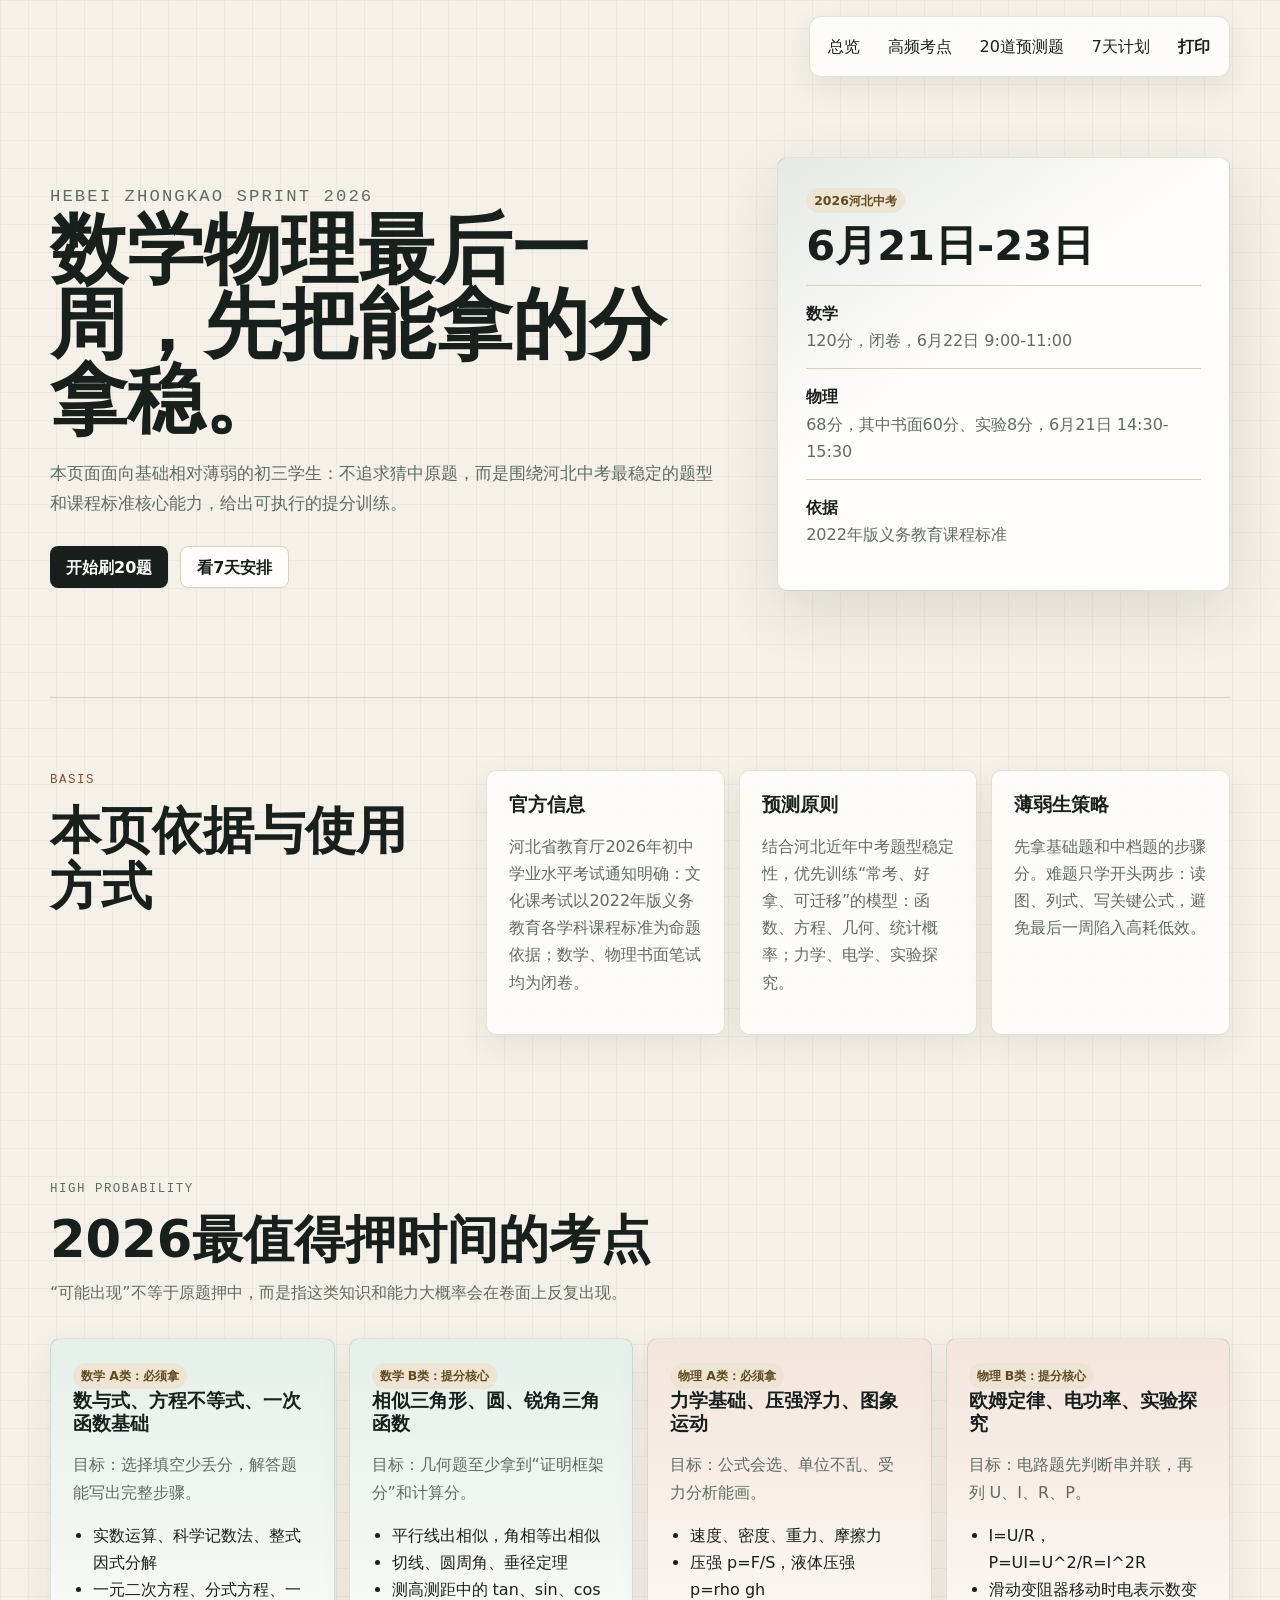
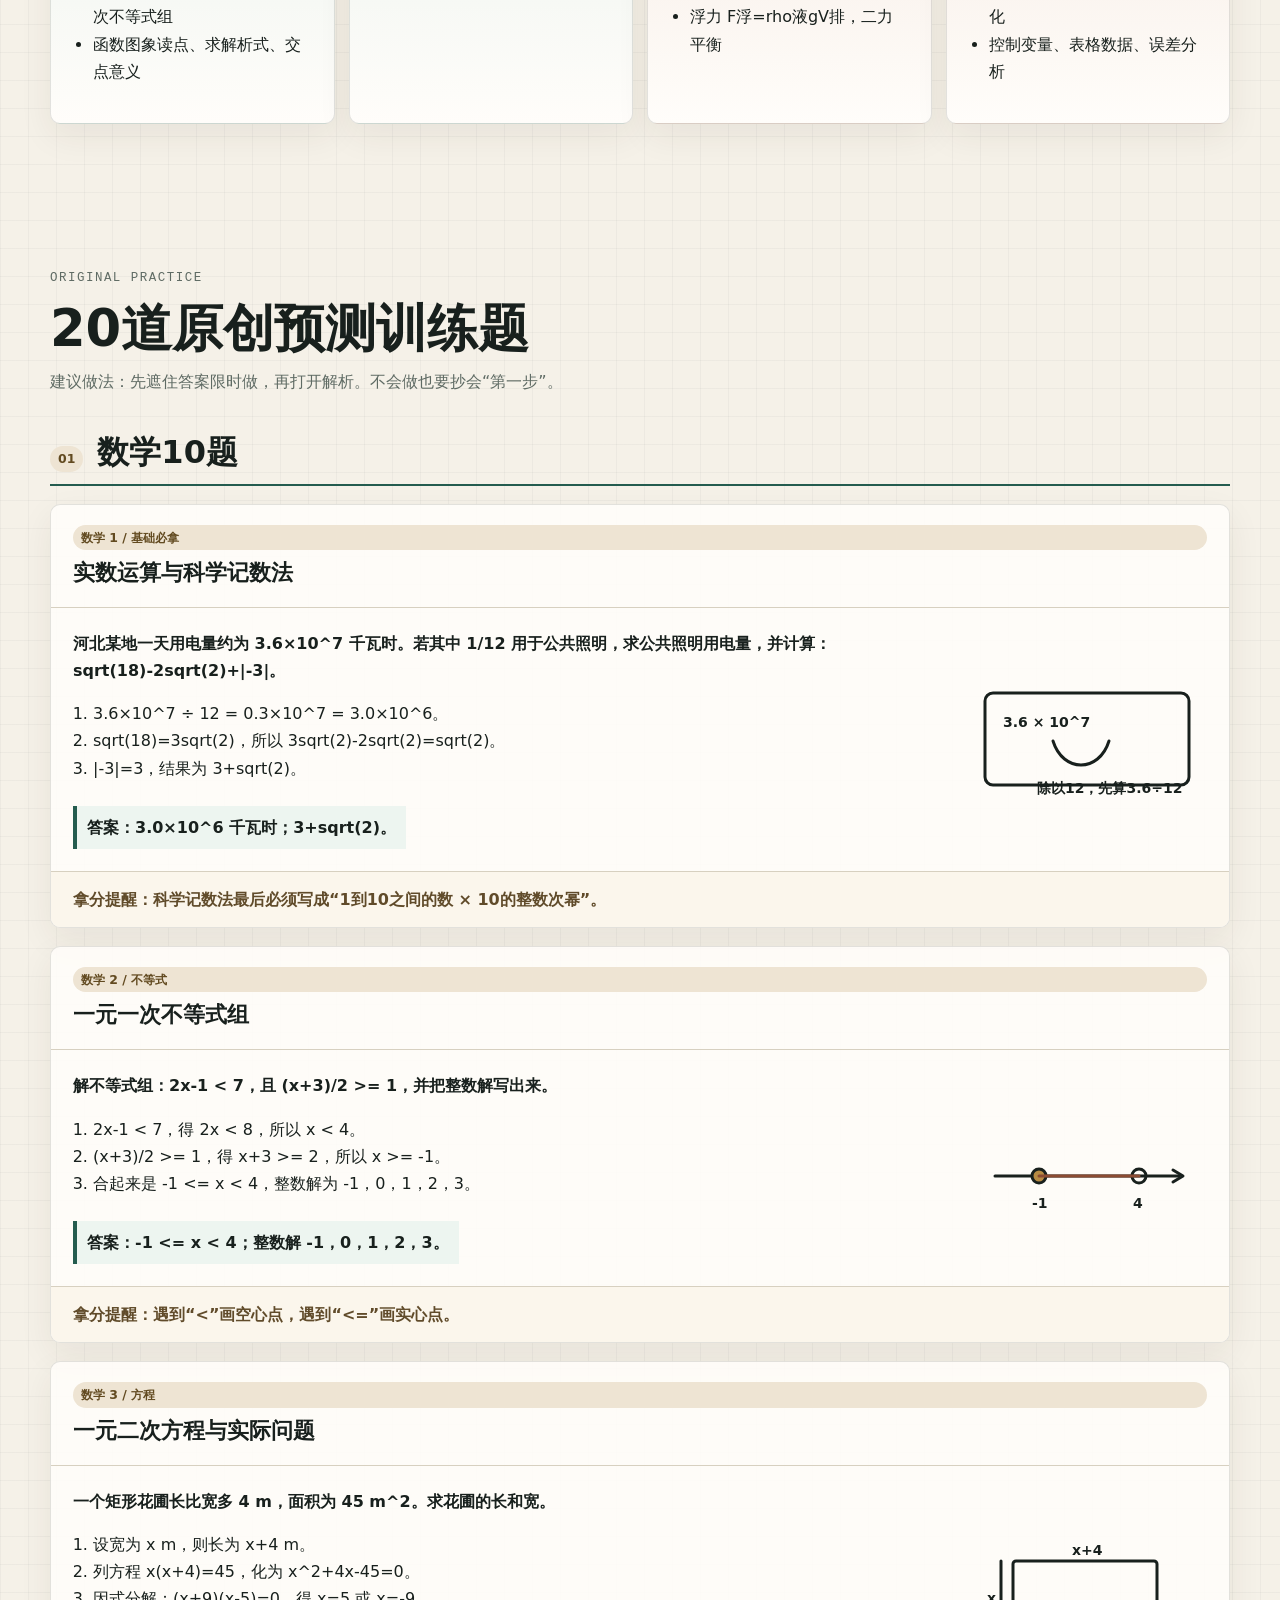
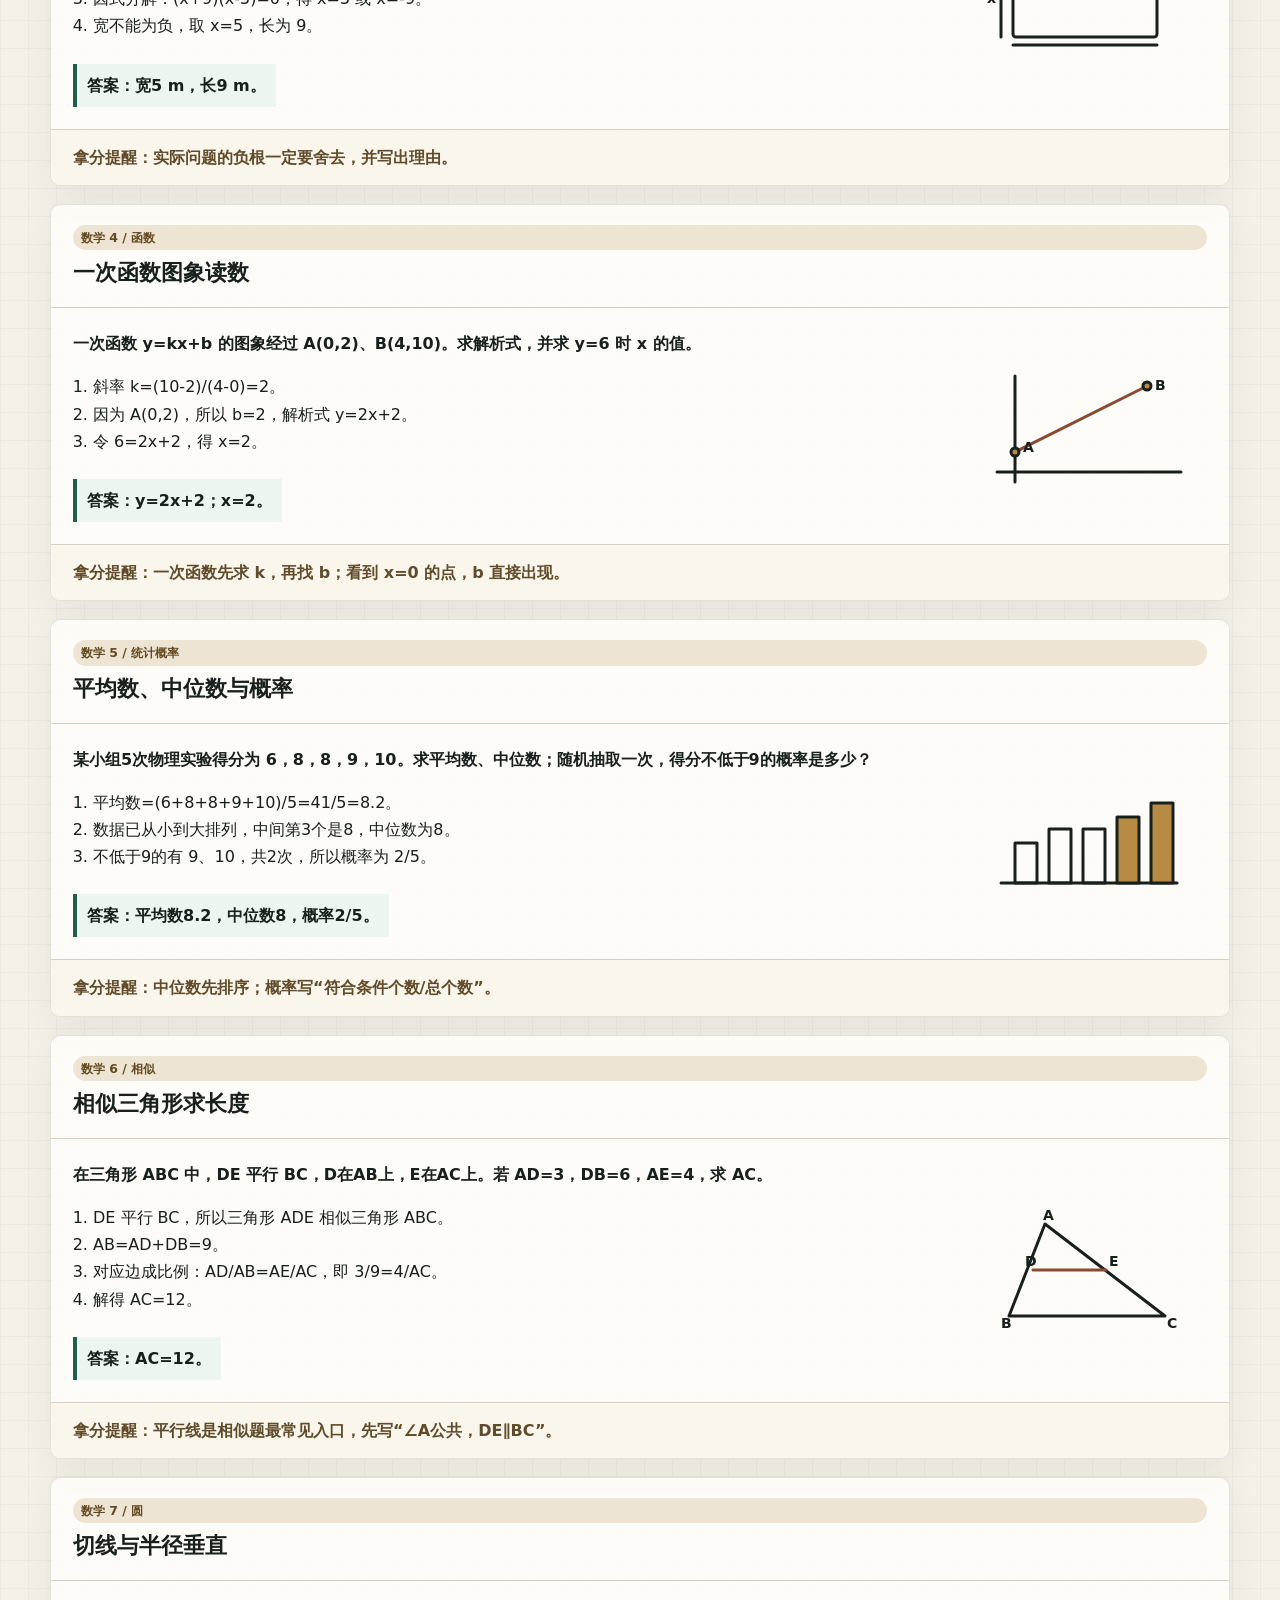
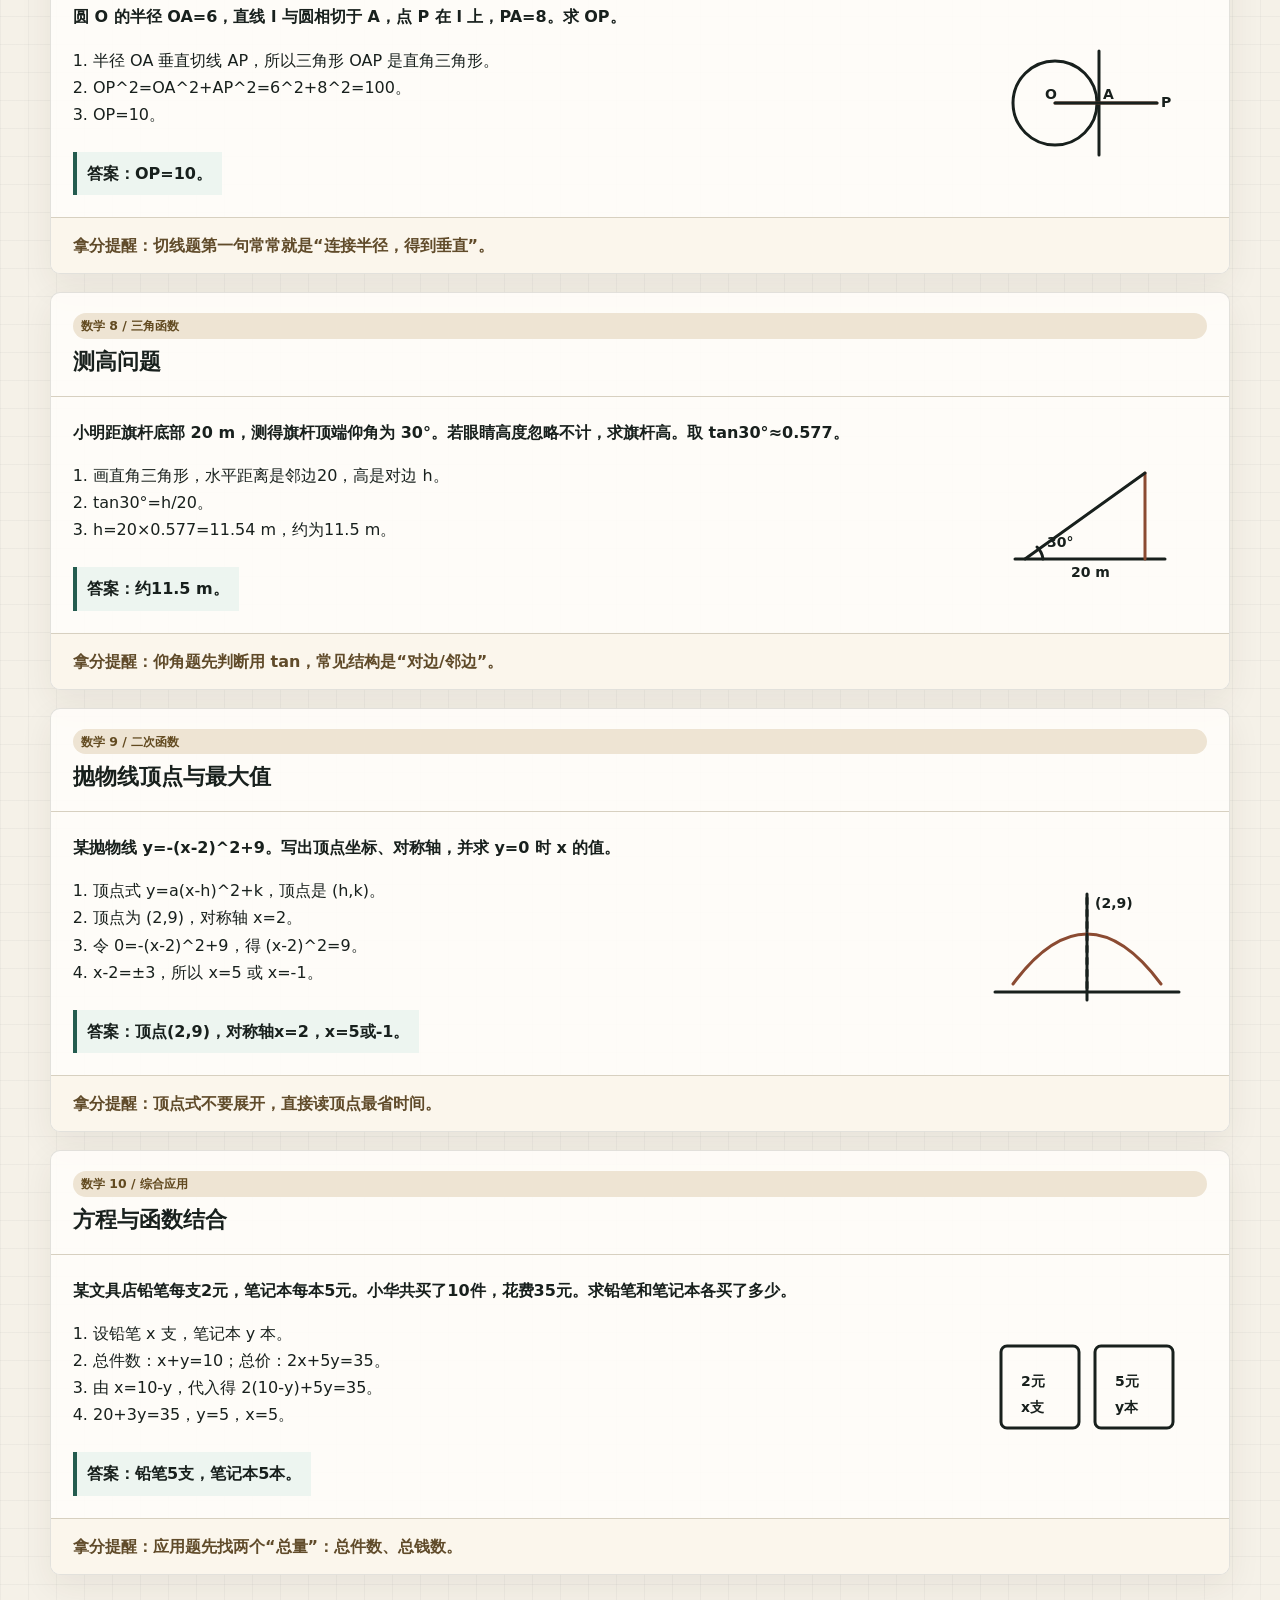
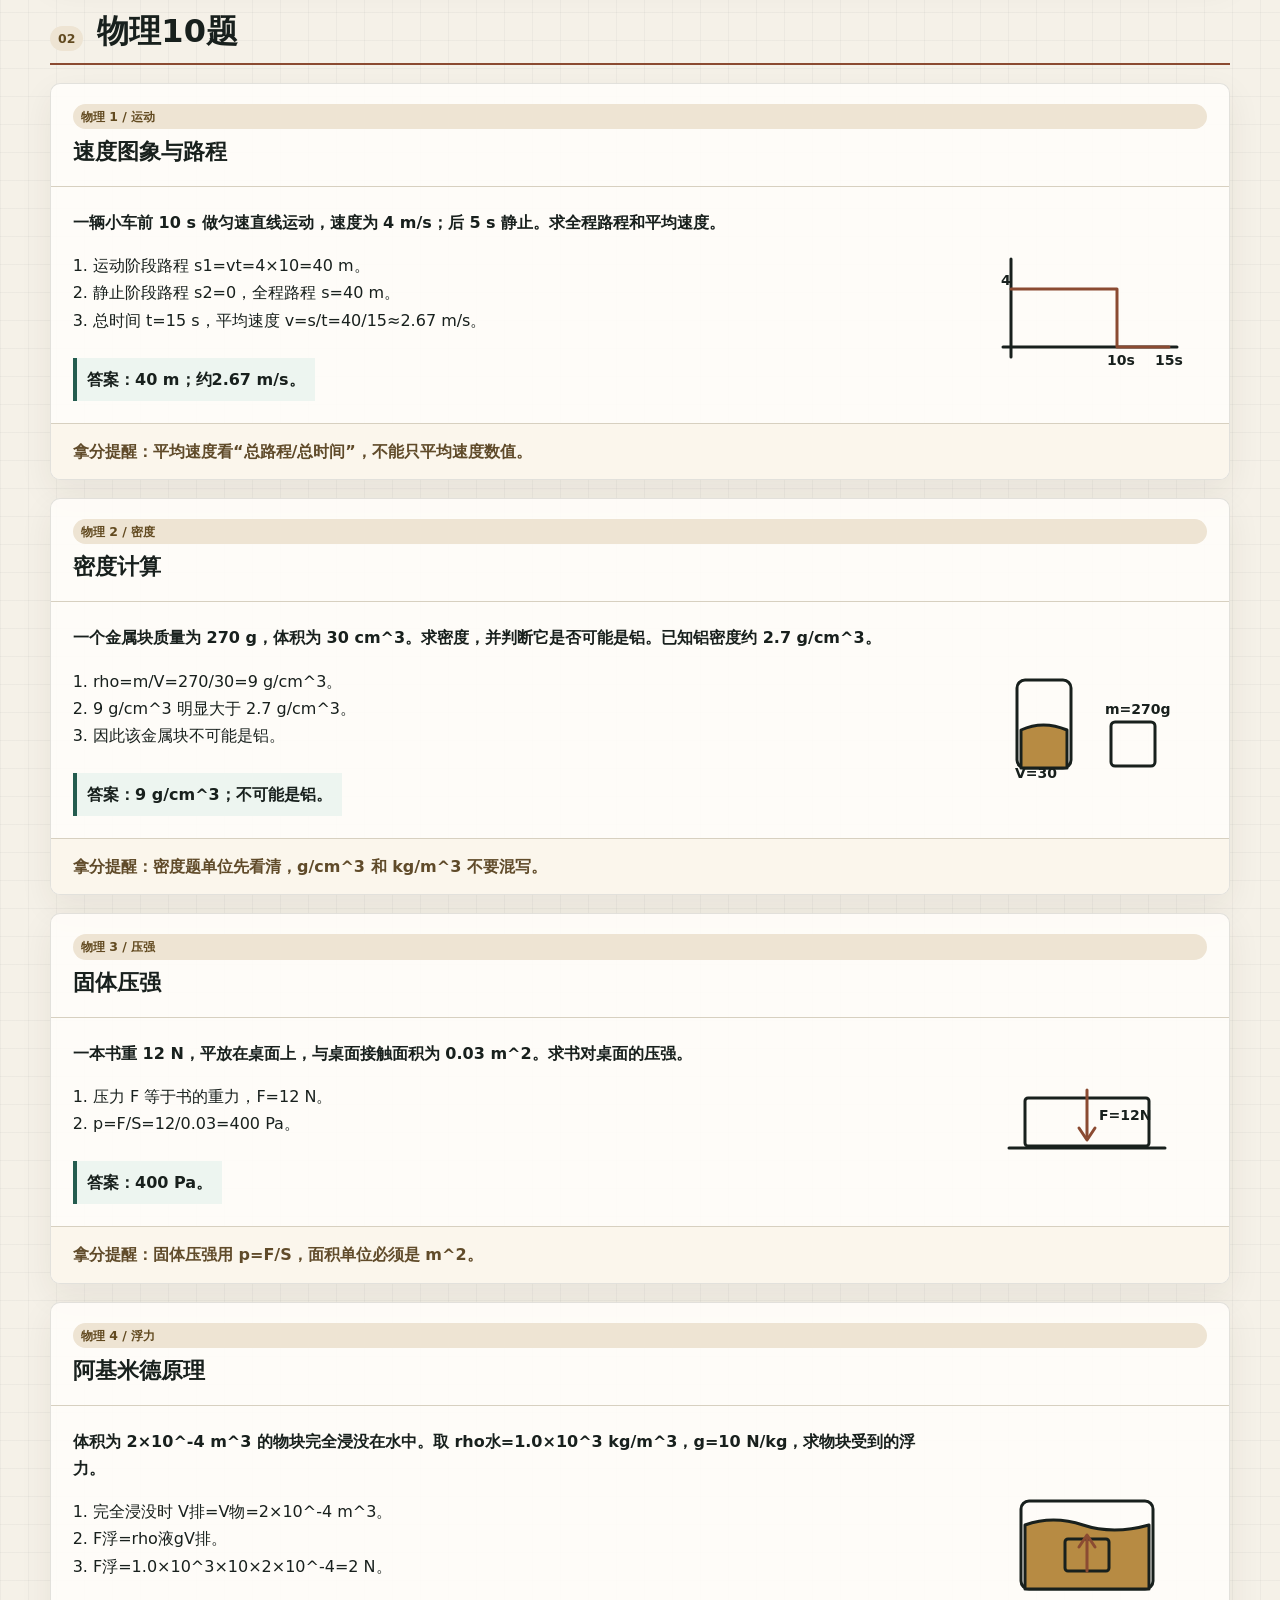
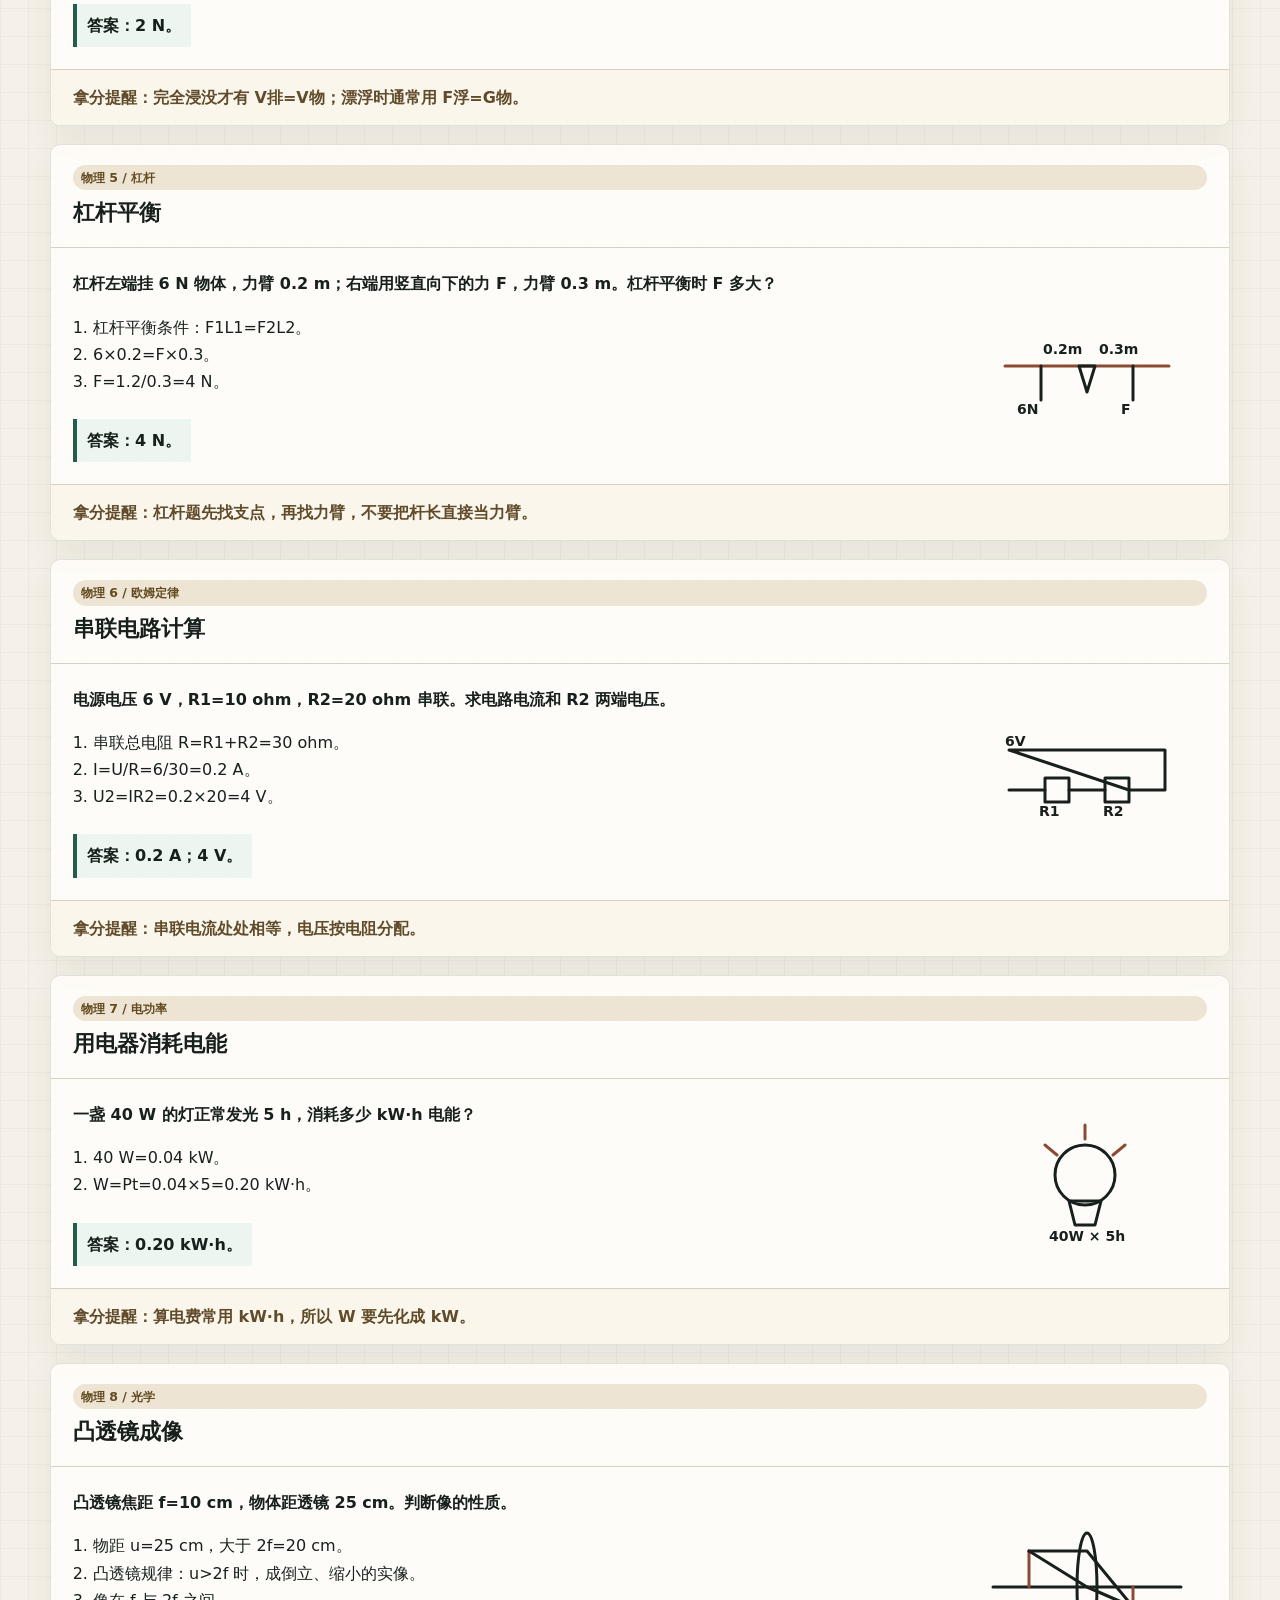
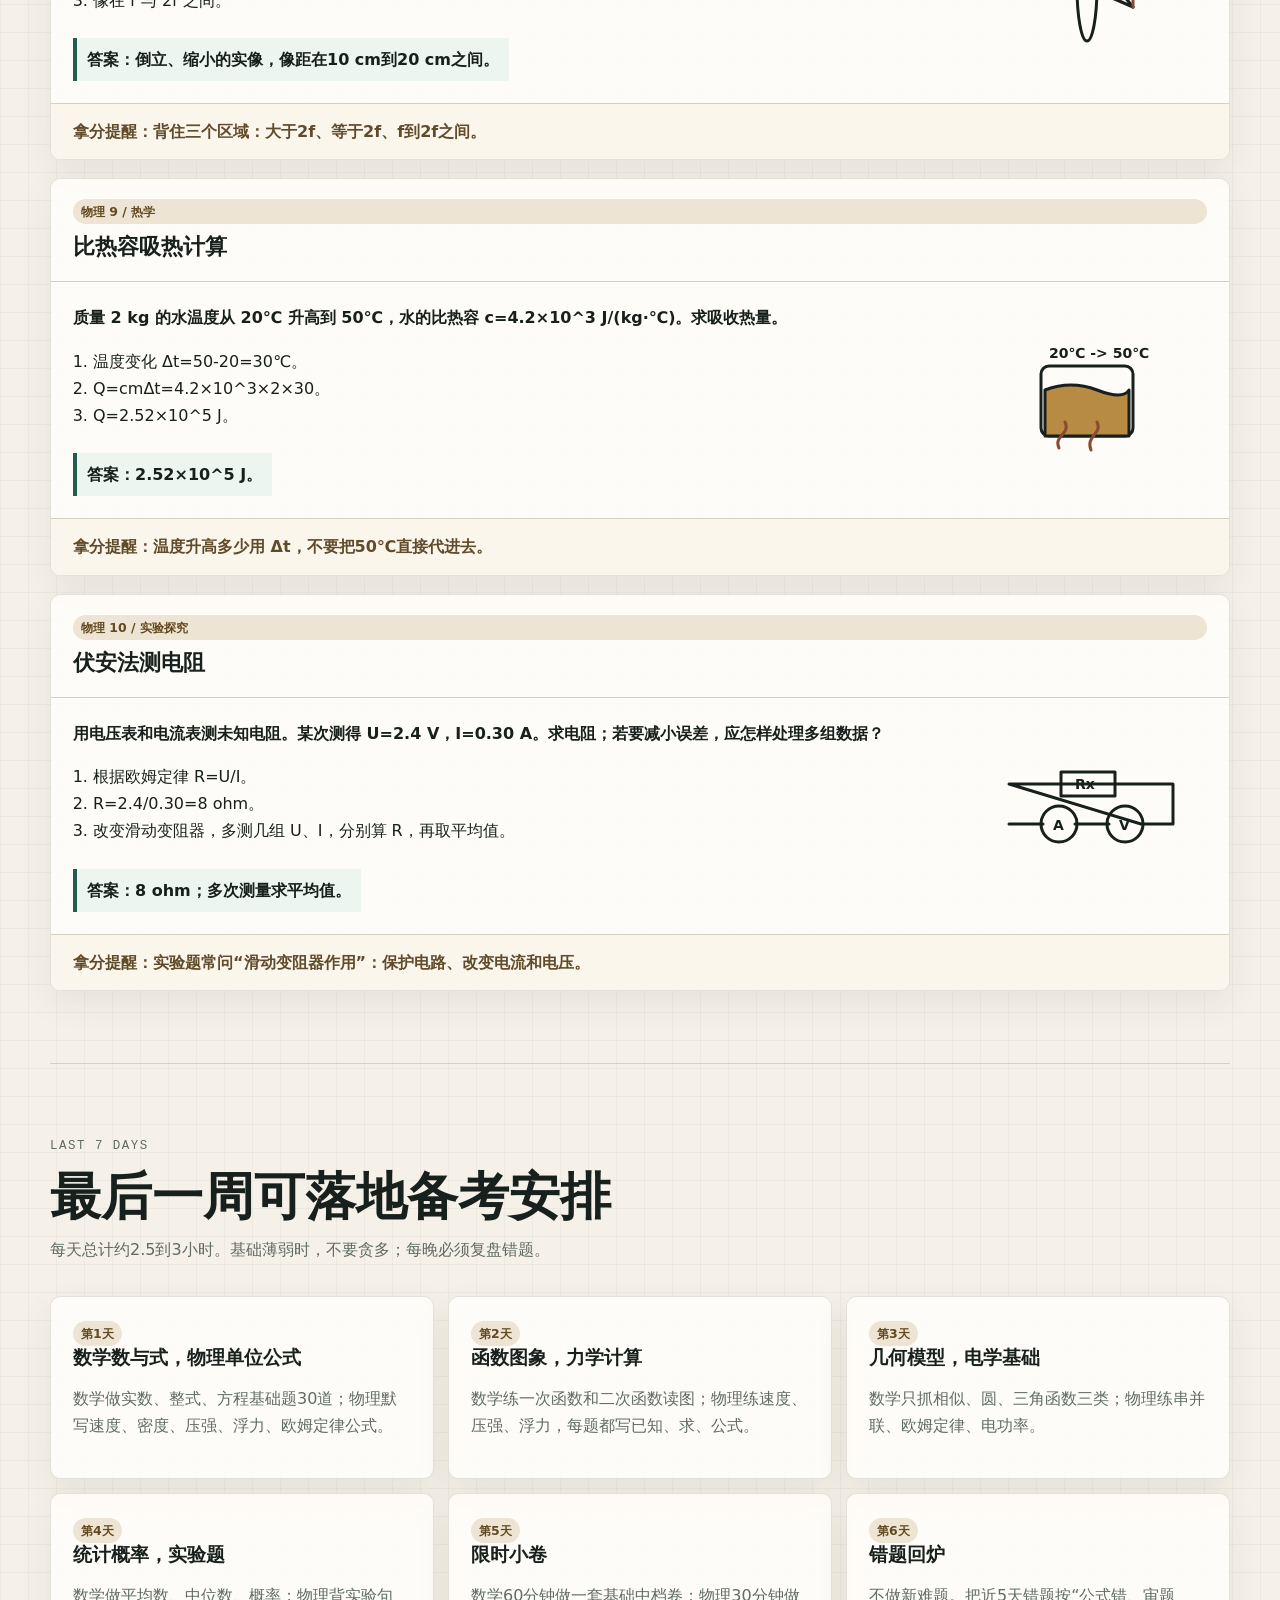
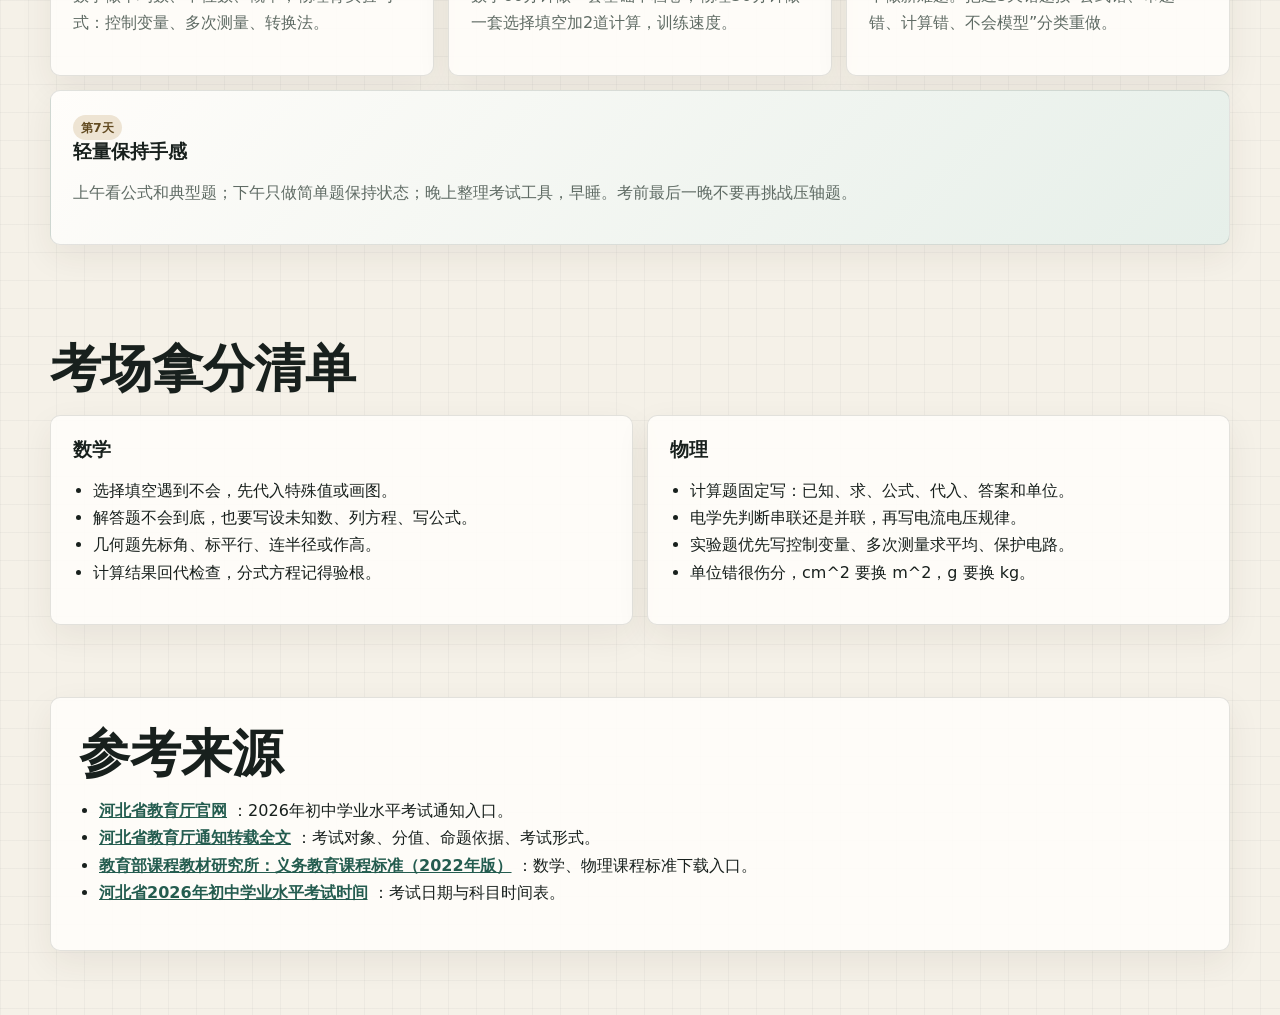
==== index.html @ 6401cf63 "Initial GitHub Pages site" ====
<!doctype html>
<html lang="zh-CN">
  <head>
    <meta charset="UTF-8" />
    <meta name="viewport" content="width=device-width, initial-scale=1.0" />
    <meta
      name="description"
      content="面向基础薄弱初三学生的2026河北中考数学物理冲刺页面，含考点预测、20道原创训练题、图示解法与最后一周备考计划。"
    />
    <title>2026河北中考数学物理最后一周冲刺</title>
    <link rel="stylesheet" href="./styles.css" />
  </head>
  <body>
    <header class="site-header">
      <nav class="topbar" aria-label="页面导航">
        <a href="#overview">总览</a>
        <a href="#hotspots">高频考点</a>
        <a href="#questions">20道预测题</a>
        <a href="#plan">7天计划</a>
        <button type="button" onclick="window.print()">打印</button>
      </nav>
      <section class="hero" id="overview">
        <div class="hero-copy">
          <p class="kicker">Hebei Zhongkao Sprint 2026</p>
          <h1>数学物理最后一周，先把能拿的分拿稳。</h1>
          <p>
            本页面面向基础相对薄弱的初三学生：不追求猜中原题，而是围绕河北中考最稳定的题型和课程标准核心能力，给出可执行的提分训练。
          </p>
          <div class="hero-actions">
            <a class="button primary" href="#questions">开始刷20题</a>
            <a class="button ghost" href="#plan">看7天安排</a>
          </div>
        </div>
        <div class="exam-card" aria-label="2026河北中考数学物理信息">
          <span class="label">2026河北中考</span>
          <strong>6月21日-23日</strong>
          <dl>
            <div><dt>数学</dt><dd>120分，闭卷，6月22日 9:00-11:00</dd></div>
            <div><dt>物理</dt><dd>68分，其中书面60分、实验8分，6月21日 14:30-15:30</dd></div>
            <div><dt>依据</dt><dd>2022年版义务教育课程标准</dd></div>
          </dl>
        </div>
      </section>
    </header>

    <main>
      <section class="section source-band" aria-labelledby="source-title">
        <div>
          <p class="kicker">Basis</p>
          <h2 id="source-title">本页依据与使用方式</h2>
        </div>
        <div class="source-grid">
          <article>
            <h3>官方信息</h3>
            <p>
              河北省教育厅2026年初中学业水平考试通知明确：文化课考试以2022年版义务教育各学科课程标准为命题依据；数学、物理书面笔试均为闭卷。
            </p>
          </article>
          <article>
            <h3>预测原则</h3>
            <p>
              结合河北近年中考题型稳定性，优先训练“常考、好拿、可迁移”的模型：函数、方程、几何、统计概率；力学、电学、实验探究。
            </p>
          </article>
          <article>
            <h3>薄弱生策略</h3>
            <p>
              先拿基础题和中档题的步骤分。难题只学开头两步：读图、列式、写关键公式，避免最后一周陷入高耗低效。
            </p>
          </article>
        </div>
      </section>

      <section class="section" id="hotspots" aria-labelledby="hotspot-title">
        <div class="section-heading">
          <p class="kicker">High Probability</p>
          <h2 id="hotspot-title">2026最值得押时间的考点</h2>
          <p>“可能出现”不等于原题押中，而是指这类知识和能力大概率会在卷面上反复出现。</p>
        </div>

        <div class="hotspot-grid">
          <article class="hotspot math">
            <span>数学 A类：必须拿</span>
            <h3>数与式、方程不等式、一次函数基础</h3>
            <p>目标：选择填空少丢分，解答题能写出完整步骤。</p>
            <ul>
              <li>实数运算、科学记数法、整式因式分解</li>
              <li>一元二次方程、分式方程、一次不等式组</li>
              <li>函数图象读点、求解析式、交点意义</li>
            </ul>
          </article>
          <article class="hotspot math">
            <span>数学 B类：提分核心</span>
            <h3>相似三角形、圆、锐角三角函数</h3>
            <p>目标：几何题至少拿到“证明框架分”和计算分。</p>
            <ul>
              <li>平行线出相似，角相等出相似</li>
              <li>切线、圆周角、垂径定理</li>
              <li>测高测距中的 tan、sin、cos</li>
            </ul>
          </article>
          <article class="hotspot physics">
            <span>物理 A类：必须拿</span>
            <h3>力学基础、压强浮力、图象运动</h3>
            <p>目标：公式会选、单位不乱、受力分析能画。</p>
            <ul>
              <li>速度、密度、重力、摩擦力</li>
              <li>压强 p=F/S，液体压强 p=rho gh</li>
              <li>浮力 F浮=rho液gV排，二力平衡</li>
            </ul>
          </article>
          <article class="hotspot physics">
            <span>物理 B类：提分核心</span>
            <h3>欧姆定律、电功率、实验探究</h3>
            <p>目标：电路题先判断串并联，再列 U、I、R、P。</p>
            <ul>
              <li>I=U/R，P=UI=U^2/R=I^2R</li>
              <li>滑动变阻器移动时电表示数变化</li>
              <li>控制变量、表格数据、误差分析</li>
            </ul>
          </article>
        </div>
      </section>

      <section class="section" id="questions" aria-labelledby="questions-title">
        <div class="section-heading">
          <p class="kicker">Original Practice</p>
          <h2 id="questions-title">20道原创预测训练题</h2>
          <p>建议做法：先遮住答案限时做，再打开解析。不会做也要抄会“第一步”。</p>
        </div>

        <div class="subject-block">
          <div class="subject-title">
            <span>01</span>
            <h3>数学10题</h3>
          </div>

          <article class="question-card">
            <div class="question-head">
              <span class="tag">数学 1 / 基础必拿</span>
              <h4>实数运算与科学记数法</h4>
            </div>
            <div class="question-body">
              <div>
                <p class="stem">
                  河北某地一天用电量约为 3.6×10^7 千瓦时。若其中 1/12 用于公共照明，求公共照明用电量，并计算：
                  sqrt(18)-2sqrt(2)+|-3|。
                </p>
                <ol>
                  <li>3.6×10^7 ÷ 12 = 0.3×10^7 = 3.0×10^6。</li>
                  <li>sqrt(18)=3sqrt(2)，所以 3sqrt(2)-2sqrt(2)=sqrt(2)。</li>
                  <li>|-3|=3，结果为 3+sqrt(2)。</li>
                </ol>
                <p class="answer">答案：3.0×10^6 千瓦时；3+sqrt(2)。</p>
              </div>
              <svg viewBox="0 0 240 140" role="img" aria-label="科学记数法位数示意">
                <rect x="18" y="24" width="204" height="92" rx="8" />
                <text x="36" y="58">3.6 × 10^7</text>
                <path d="M86 72 C96 104 132 104 142 72" />
                <text x="70" y="124">除以12，先算3.6÷12</text>
              </svg>
            </div>
            <p class="tip">拿分提醒：科学记数法最后必须写成“1到10之间的数 × 10的整数次幂”。</p>
          </article>

          <article class="question-card">
            <div class="question-head">
              <span class="tag">数学 2 / 不等式</span>
              <h4>一元一次不等式组</h4>
            </div>
            <div class="question-body">
              <div>
                <p class="stem">解不等式组：2x-1 &lt; 7，且 (x+3)/2 >= 1，并把整数解写出来。</p>
                <ol>
                  <li>2x-1 &lt; 7，得 2x &lt; 8，所以 x &lt; 4。</li>
                  <li>(x+3)/2 >= 1，得 x+3 >= 2，所以 x >= -1。</li>
                  <li>合起来是 -1 <= x &lt; 4，整数解为 -1，0，1，2，3。</li>
                </ol>
                <p class="answer">答案：-1 <= x &lt; 4；整数解 -1，0，1，2，3。</p>
              </div>
              <svg viewBox="0 0 240 140" role="img" aria-label="数轴示意">
                <line x1="28" y1="78" x2="212" y2="78" />
                <path d="M206 72 L216 78 L206 84" />
                <circle cx="72" cy="78" r="7" class="solid" />
                <circle cx="172" cy="78" r="7" />
                <line x1="72" y1="78" x2="172" y2="78" class="accent" />
                <text x="65" y="110">-1</text>
                <text x="166" y="110">4</text>
              </svg>
            </div>
            <p class="tip">拿分提醒：遇到“&lt;”画空心点，遇到“<=”画实心点。</p>
          </article>

          <article class="question-card">
            <div class="question-head">
              <span class="tag">数学 3 / 方程</span>
              <h4>一元二次方程与实际问题</h4>
            </div>
            <div class="question-body">
              <div>
                <p class="stem">一个矩形花圃长比宽多 4 m，面积为 45 m^2。求花圃的长和宽。</p>
                <ol>
                  <li>设宽为 x m，则长为 x+4 m。</li>
                  <li>列方程 x(x+4)=45，化为 x^2+4x-45=0。</li>
                  <li>因式分解：(x+9)(x-5)=0，得 x=5 或 x=-9。</li>
                  <li>宽不能为负，取 x=5，长为 9。</li>
                </ol>
                <p class="answer">答案：宽5 m，长9 m。</p>
              </div>
              <svg viewBox="0 0 240 140" role="img" aria-label="矩形花圃">
                <rect x="46" y="34" width="144" height="76" rx="3" />
                <text x="105" y="28">x+4</text>
                <text x="20" y="76">x</text>
                <line x1="46" y1="118" x2="190" y2="118" />
                <line x1="34" y1="34" x2="34" y2="110" />
              </svg>
            </div>
            <p class="tip">拿分提醒：实际问题的负根一定要舍去，并写出理由。</p>
          </article>

          <article class="question-card">
            <div class="question-head">
              <span class="tag">数学 4 / 函数</span>
              <h4>一次函数图象读数</h4>
            </div>
            <div class="question-body">
              <div>
                <p class="stem">一次函数 y=kx+b 的图象经过 A(0,2)、B(4,10)。求解析式，并求 y=6 时 x 的值。</p>
                <ol>
                  <li>斜率 k=(10-2)/(4-0)=2。</li>
                  <li>因为 A(0,2)，所以 b=2，解析式 y=2x+2。</li>
                  <li>令 6=2x+2，得 x=2。</li>
                </ol>
                <p class="answer">答案：y=2x+2；x=2。</p>
              </div>
              <svg viewBox="0 0 240 140" role="img" aria-label="一次函数图象">
                <line x1="30" y1="116" x2="214" y2="116" />
                <line x1="48" y1="126" x2="48" y2="20" />
                <path d="M48 96 L180 30" class="accent" />
                <circle cx="48" cy="96" r="4" class="solid" />
                <circle cx="180" cy="30" r="4" class="solid" />
                <text x="56" y="96">A</text>
                <text x="188" y="34">B</text>
              </svg>
            </div>
            <p class="tip">拿分提醒：一次函数先求 k，再找 b；看到 x=0 的点，b 直接出现。</p>
          </article>

          <article class="question-card">
            <div class="question-head">
              <span class="tag">数学 5 / 统计概率</span>
              <h4>平均数、中位数与概率</h4>
            </div>
            <div class="question-body">
              <div>
                <p class="stem">某小组5次物理实验得分为 6，8，8，9，10。求平均数、中位数；随机抽取一次，得分不低于9的概率是多少？</p>
                <ol>
                  <li>平均数=(6+8+8+9+10)/5=41/5=8.2。</li>
                  <li>数据已从小到大排列，中间第3个是8，中位数为8。</li>
                  <li>不低于9的有 9、10，共2次，所以概率为 2/5。</li>
                </ol>
                <p class="answer">答案：平均数8.2，中位数8，概率2/5。</p>
              </div>
              <svg viewBox="0 0 240 140" role="img" aria-label="条形统计图">
                <line x1="34" y1="112" x2="210" y2="112" />
                <rect x="48" y="72" width="22" height="40" />
                <rect x="82" y="58" width="22" height="54" />
                <rect x="116" y="58" width="22" height="54" />
                <rect x="150" y="46" width="22" height="66" class="fill" />
                <rect x="184" y="32" width="22" height="80" class="fill" />
              </svg>
            </div>
            <p class="tip">拿分提醒：中位数先排序；概率写“符合条件个数/总个数”。</p>
          </article>

          <article class="question-card">
            <div class="question-head">
              <span class="tag">数学 6 / 相似</span>
              <h4>相似三角形求长度</h4>
            </div>
            <div class="question-body">
              <div>
                <p class="stem">在三角形 ABC 中，DE 平行 BC，D在AB上，E在AC上。若 AD=3，DB=6，AE=4，求 AC。</p>
                <ol>
                  <li>DE 平行 BC，所以三角形 ADE 相似三角形 ABC。</li>
                  <li>AB=AD+DB=9。</li>
                  <li>对应边成比例：AD/AB=AE/AC，即 3/9=4/AC。</li>
                  <li>解得 AC=12。</li>
                </ol>
                <p class="answer">答案：AC=12。</p>
              </div>
              <svg viewBox="0 0 240 140" role="img" aria-label="相似三角形">
                <path d="M42 116 L198 116 L78 24 Z" />
                <line x1="66" y1="70" x2="139" y2="70" class="accent" />
                <text x="76" y="20">A</text>
                <text x="34" y="128">B</text>
                <text x="200" y="128">C</text>
                <text x="58" y="66">D</text>
                <text x="142" y="66">E</text>
              </svg>
            </div>
            <p class="tip">拿分提醒：平行线是相似题最常见入口，先写“∠A公共，DE∥BC”。</p>
          </article>

          <article class="question-card">
            <div class="question-head">
              <span class="tag">数学 7 / 圆</span>
              <h4>切线与半径垂直</h4>
            </div>
            <div class="question-body">
              <div>
                <p class="stem">圆 O 的半径 OA=6，直线 l 与圆相切于 A，点 P 在 l 上，PA=8。求 OP。</p>
                <ol>
                  <li>半径 OA 垂直切线 AP，所以三角形 OAP 是直角三角形。</li>
                  <li>OP^2=OA^2+AP^2=6^2+8^2=100。</li>
                  <li>OP=10。</li>
                </ol>
                <p class="answer">答案：OP=10。</p>
              </div>
              <svg viewBox="0 0 240 140" role="img" aria-label="圆的切线">
                <circle cx="88" cy="74" r="42" />
                <line x1="132" y1="22" x2="132" y2="126" />
                <line x1="88" y1="74" x2="132" y2="74" class="accent" />
                <line x1="132" y1="74" x2="190" y2="74" class="accent" />
                <line x1="88" y1="74" x2="190" y2="74" />
                <text x="78" y="70">O</text>
                <text x="136" y="70">A</text>
                <text x="194" y="78">P</text>
              </svg>
            </div>
            <p class="tip">拿分提醒：切线题第一句常常就是“连接半径，得到垂直”。</p>
          </article>

          <article class="question-card">
            <div class="question-head">
              <span class="tag">数学 8 / 三角函数</span>
              <h4>测高问题</h4>
            </div>
            <div class="question-body">
              <div>
                <p class="stem">小明距旗杆底部 20 m，测得旗杆顶端仰角为 30°。若眼睛高度忽略不计，求旗杆高。取 tan30°≈0.577。</p>
                <ol>
                  <li>画直角三角形，水平距离是邻边20，高是对边 h。</li>
                  <li>tan30°=h/20。</li>
                  <li>h=20×0.577=11.54 m，约为11.5 m。</li>
                </ol>
                <p class="answer">答案：约11.5 m。</p>
              </div>
              <svg viewBox="0 0 240 140" role="img" aria-label="仰角测高">
                <line x1="48" y1="114" x2="198" y2="114" />
                <line x1="178" y1="114" x2="178" y2="28" class="accent" />
                <line x1="58" y1="114" x2="178" y2="28" />
                <path d="M76 114 A20 20 0 0 0 70 102" />
                <text x="80" y="102">30°</text>
                <text x="104" y="132">20 m</text>
              </svg>
            </div>
            <p class="tip">拿分提醒：仰角题先判断用 tan，常见结构是“对边/邻边”。</p>
          </article>

          <article class="question-card">
            <div class="question-head">
              <span class="tag">数学 9 / 二次函数</span>
              <h4>抛物线顶点与最大值</h4>
            </div>
            <div class="question-body">
              <div>
                <p class="stem">某抛物线 y=-(x-2)^2+9。写出顶点坐标、对称轴，并求 y=0 时 x 的值。</p>
                <ol>
                  <li>顶点式 y=a(x-h)^2+k，顶点是 (h,k)。</li>
                  <li>顶点为 (2,9)，对称轴 x=2。</li>
                  <li>令 0=-(x-2)^2+9，得 (x-2)^2=9。</li>
                  <li>x-2=±3，所以 x=5 或 x=-1。</li>
                </ol>
                <p class="answer">答案：顶点(2,9)，对称轴x=2，x=5或-1。</p>
              </div>
              <svg viewBox="0 0 240 140" role="img" aria-label="二次函数图象">
                <line x1="28" y1="118" x2="212" y2="118" />
                <line x1="120" y1="126" x2="120" y2="20" />
                <path d="M46 110 Q120 10 194 110" class="accent" />
                <line x1="120" y1="24" x2="120" y2="118" class="dash" />
                <text x="128" y="34">(2,9)</text>
              </svg>
            </div>
            <p class="tip">拿分提醒：顶点式不要展开，直接读顶点最省时间。</p>
          </article>

          <article class="question-card">
            <div class="question-head">
              <span class="tag">数学 10 / 综合应用</span>
              <h4>方程与函数结合</h4>
            </div>
            <div class="question-body">
              <div>
                <p class="stem">某文具店铅笔每支2元，笔记本每本5元。小华共买了10件，花费35元。求铅笔和笔记本各买了多少。</p>
                <ol>
                  <li>设铅笔 x 支，笔记本 y 本。</li>
                  <li>总件数：x+y=10；总价：2x+5y=35。</li>
                  <li>由 x=10-y，代入得 2(10-y)+5y=35。</li>
                  <li>20+3y=35，y=5，x=5。</li>
                </ol>
                <p class="answer">答案：铅笔5支，笔记本5本。</p>
              </div>
              <svg viewBox="0 0 240 140" role="img" aria-label="二元一次方程组">
                <rect x="34" y="30" width="78" height="82" rx="6" />
                <rect x="128" y="30" width="78" height="82" rx="6" />
                <text x="54" y="70">2元</text>
                <text x="148" y="70">5元</text>
                <text x="54" y="96">x支</text>
                <text x="148" y="96">y本</text>
              </svg>
            </div>
            <p class="tip">拿分提醒：应用题先找两个“总量”：总件数、总钱数。</p>
          </article>
        </div>

        <div class="subject-block">
          <div class="subject-title physics-title">
            <span>02</span>
            <h3>物理10题</h3>
          </div>

          <article class="question-card">
            <div class="question-head">
              <span class="tag">物理 1 / 运动</span>
              <h4>速度图象与路程</h4>
            </div>
            <div class="question-body">
              <div>
                <p class="stem">一辆小车前 10 s 做匀速直线运动，速度为 4 m/s；后 5 s 静止。求全程路程和平均速度。</p>
                <ol>
                  <li>运动阶段路程 s1=vt=4×10=40 m。</li>
                  <li>静止阶段路程 s2=0，全程路程 s=40 m。</li>
                  <li>总时间 t=15 s，平均速度 v=s/t=40/15≈2.67 m/s。</li>
                </ol>
                <p class="answer">答案：40 m；约2.67 m/s。</p>
              </div>
              <svg viewBox="0 0 240 140" role="img" aria-label="速度时间图象">
                <line x1="36" y1="112" x2="210" y2="112" />
                <line x1="44" y1="122" x2="44" y2="24" />
                <path d="M44 54 H150 V112 H202" class="accent" />
                <text x="34" y="50">4</text>
                <text x="140" y="130">10s</text>
                <text x="188" y="130">15s</text>
              </svg>
            </div>
            <p class="tip">拿分提醒：平均速度看“总路程/总时间”，不能只平均速度数值。</p>
          </article>

          <article class="question-card">
            <div class="question-head">
              <span class="tag">物理 2 / 密度</span>
              <h4>密度计算</h4>
            </div>
            <div class="question-body">
              <div>
                <p class="stem">一个金属块质量为 270 g，体积为 30 cm^3。求密度，并判断它是否可能是铝。已知铝密度约 2.7 g/cm^3。</p>
                <ol>
                  <li>rho=m/V=270/30=9 g/cm^3。</li>
                  <li>9 g/cm^3 明显大于 2.7 g/cm^3。</li>
                  <li>因此该金属块不可能是铝。</li>
                </ol>
                <p class="answer">答案：9 g/cm^3；不可能是铝。</p>
              </div>
              <svg viewBox="0 0 240 140" role="img" aria-label="量筒和金属块">
                <rect x="50" y="30" width="54" height="88" rx="8" />
                <path d="M54 80 Q76 70 100 80 V118 H54 Z" class="fill" />
                <rect x="144" y="72" width="44" height="44" rx="4" />
                <text x="48" y="128">V=30</text>
                <text x="138" y="64">m=270g</text>
              </svg>
            </div>
            <p class="tip">拿分提醒：密度题单位先看清，g/cm^3 和 kg/m^3 不要混写。</p>
          </article>

          <article class="question-card">
            <div class="question-head">
              <span class="tag">物理 3 / 压强</span>
              <h4>固体压强</h4>
            </div>
            <div class="question-body">
              <div>
                <p class="stem">一本书重 12 N，平放在桌面上，与桌面接触面积为 0.03 m^2。求书对桌面的压强。</p>
                <ol>
                  <li>压力 F 等于书的重力，F=12 N。</li>
                  <li>p=F/S=12/0.03=400 Pa。</li>
                </ol>
                <p class="answer">答案：400 Pa。</p>
              </div>
              <svg viewBox="0 0 240 140" role="img" aria-label="书压桌面">
                <rect x="58" y="46" width="124" height="48" rx="3" />
                <line x1="42" y1="96" x2="198" y2="96" />
                <path d="M120 38 V84" class="accent" />
                <path d="M112 76 L120 88 L128 76" class="accent" />
                <text x="132" y="68">F=12N</text>
              </svg>
            </div>
            <p class="tip">拿分提醒：固体压强用 p=F/S，面积单位必须是 m^2。</p>
          </article>

          <article class="question-card">
            <div class="question-head">
              <span class="tag">物理 4 / 浮力</span>
              <h4>阿基米德原理</h4>
            </div>
            <div class="question-body">
              <div>
                <p class="stem">体积为 2×10^-4 m^3 的物块完全浸没在水中。取 rho水=1.0×10^3 kg/m^3，g=10 N/kg，求物块受到的浮力。</p>
                <ol>
                  <li>完全浸没时 V排=V物=2×10^-4 m^3。</li>
                  <li>F浮=rho液gV排。</li>
                  <li>F浮=1.0×10^3×10×2×10^-4=2 N。</li>
                </ol>
                <p class="answer">答案：2 N。</p>
              </div>
              <svg viewBox="0 0 240 140" role="img" aria-label="物块浸没水中">
                <rect x="54" y="34" width="132" height="88" rx="8" />
                <path d="M58 58 Q86 48 116 58 T182 58 V122 H58 Z" class="fill" />
                <rect x="98" y="72" width="44" height="32" rx="3" />
                <path d="M120 104 V72" class="accent" />
                <path d="M112 80 L120 68 L128 80" class="accent" />
              </svg>
            </div>
            <p class="tip">拿分提醒：完全浸没才有 V排=V物；漂浮时通常用 F浮=G物。</p>
          </article>

          <article class="question-card">
            <div class="question-head">
              <span class="tag">物理 5 / 杠杆</span>
              <h4>杠杆平衡</h4>
            </div>
            <div class="question-body">
              <div>
                <p class="stem">杠杆左端挂 6 N 物体，力臂 0.2 m；右端用竖直向下的力 F，力臂 0.3 m。杠杆平衡时 F 多大？</p>
                <ol>
                  <li>杠杆平衡条件：F1L1=F2L2。</li>
                  <li>6×0.2=F×0.3。</li>
                  <li>F=1.2/0.3=4 N。</li>
                </ol>
                <p class="answer">答案：4 N。</p>
              </div>
              <svg viewBox="0 0 240 140" role="img" aria-label="杠杆平衡">
                <line x1="38" y1="70" x2="202" y2="70" class="accent" />
                <polygon points="112,70 128,70 120,96" />
                <path d="M74 70 V104" />
                <path d="M166 70 V104" />
                <text x="50" y="118">6N</text>
                <text x="154" y="118">F</text>
                <text x="76" y="58">0.2m</text>
                <text x="132" y="58">0.3m</text>
              </svg>
            </div>
            <p class="tip">拿分提醒：杠杆题先找支点，再找力臂，不要把杆长直接当力臂。</p>
          </article>

          <article class="question-card">
            <div class="question-head">
              <span class="tag">物理 6 / 欧姆定律</span>
              <h4>串联电路计算</h4>
            </div>
            <div class="question-body">
              <div>
                <p class="stem">电源电压 6 V，R1=10 ohm，R2=20 ohm 串联。求电路电流和 R2 两端电压。</p>
                <ol>
                  <li>串联总电阻 R=R1+R2=30 ohm。</li>
                  <li>I=U/R=6/30=0.2 A。</li>
                  <li>U2=IR2=0.2×20=4 V。</li>
                </ol>
                <p class="answer">答案：0.2 A；4 V。</p>
              </div>
              <svg viewBox="0 0 240 140" role="img" aria-label="串联电路">
                <path d="M42 78 H78 M102 78 H138 M162 78 H198 V38 H42 Z" />
                <rect x="78" y="66" width="24" height="24" />
                <rect x="138" y="66" width="24" height="24" />
                <text x="72" y="104">R1</text>
                <text x="136" y="104">R2</text>
                <text x="38" y="34">6V</text>
              </svg>
            </div>
            <p class="tip">拿分提醒：串联电流处处相等，电压按电阻分配。</p>
          </article>

          <article class="question-card">
            <div class="question-head">
              <span class="tag">物理 7 / 电功率</span>
              <h4>用电器消耗电能</h4>
            </div>
            <div class="question-body">
              <div>
                <p class="stem">一盏 40 W 的灯正常发光 5 h，消耗多少 kW·h 电能？</p>
                <ol>
                  <li>40 W=0.04 kW。</li>
                  <li>W=Pt=0.04×5=0.20 kW·h。</li>
                </ol>
                <p class="answer">答案：0.20 kW·h。</p>
              </div>
              <svg viewBox="0 0 240 140" role="img" aria-label="灯泡电功率">
                <circle cx="118" cy="62" r="30" />
                <path d="M102 88 H134 L128 112 H108 Z" />
                <path d="M118 12 V26 M78 32 L90 42 M158 32 L146 42" class="accent" />
                <text x="82" y="128">40W × 5h</text>
              </svg>
            </div>
            <p class="tip">拿分提醒：算电费常用 kW·h，所以 W 要先化成 kW。</p>
          </article>

          <article class="question-card">
            <div class="question-head">
              <span class="tag">物理 8 / 光学</span>
              <h4>凸透镜成像</h4>
            </div>
            <div class="question-body">
              <div>
                <p class="stem">凸透镜焦距 f=10 cm，物体距透镜 25 cm。判断像的性质。</p>
                <ol>
                  <li>物距 u=25 cm，大于 2f=20 cm。</li>
                  <li>凸透镜规律：u&gt;2f 时，成倒立、缩小的实像。</li>
                  <li>像在 f 与 2f 之间。</li>
                </ol>
                <p class="answer">答案：倒立、缩小的实像，像距在10 cm到20 cm之间。</p>
              </div>
              <svg viewBox="0 0 240 140" role="img" aria-label="凸透镜成像">
                <line x1="26" y1="72" x2="214" y2="72" />
                <ellipse cx="120" cy="72" rx="10" ry="54" />
                <line x1="62" y1="36" x2="62" y2="72" class="accent" />
                <path d="M62 36 L120 72 L166 92" />
                <path d="M62 36 L120 36 L166 92" />
                <line x1="166" y1="72" x2="166" y2="92" class="accent" />
              </svg>
            </div>
            <p class="tip">拿分提醒：背住三个区域：大于2f、等于2f、f到2f之间。</p>
          </article>

          <article class="question-card">
            <div class="question-head">
              <span class="tag">物理 9 / 热学</span>
              <h4>比热容吸热计算</h4>
            </div>
            <div class="question-body">
              <div>
                <p class="stem">质量 2 kg 的水温度从 20℃ 升高到 50℃，水的比热容 c=4.2×10^3 J/(kg·℃)。求吸收热量。</p>
                <ol>
                  <li>温度变化 Δt=50-20=30℃。</li>
                  <li>Q=cmΔt=4.2×10^3×2×30。</li>
                  <li>Q=2.52×10^5 J。</li>
                </ol>
                <p class="answer">答案：2.52×10^5 J。</p>
              </div>
              <svg viewBox="0 0 240 140" role="img" aria-label="水加热">
                <rect x="74" y="36" width="92" height="70" rx="8" />
                <path d="M78 60 Q104 50 130 60 T162 60 V106 H78 Z" class="fill" />
                <path d="M92 118 C86 106 104 104 98 92 M124 120 C118 106 136 104 130 92" class="accent" />
                <text x="82" y="28">20℃ -> 50℃</text>
              </svg>
            </div>
            <p class="tip">拿分提醒：温度升高多少用 Δt，不要把50℃直接代进去。</p>
          </article>

          <article class="question-card">
            <div class="question-head">
              <span class="tag">物理 10 / 实验探究</span>
              <h4>伏安法测电阻</h4>
            </div>
            <div class="question-body">
              <div>
                <p class="stem">
                  用电压表和电流表测未知电阻。某次测得 U=2.4 V，I=0.30 A。求电阻；若要减小误差，应怎样处理多组数据？
                </p>
                <ol>
                  <li>根据欧姆定律 R=U/I。</li>
                  <li>R=2.4/0.30=8 ohm。</li>
                  <li>改变滑动变阻器，多测几组 U、I，分别算 R，再取平均值。</li>
                </ol>
                <p class="answer">答案：8 ohm；多次测量求平均值。</p>
              </div>
              <svg viewBox="0 0 240 140" role="img" aria-label="伏安法电路">
                <path d="M42 78 H76 M108 78 H142 M174 78 H206 V38 H42 Z" />
                <circle cx="92" cy="78" r="18" />
                <circle cx="158" cy="78" r="18" />
                <text x="86" y="84">A</text>
                <text x="152" y="84">V</text>
                <rect x="94" y="26" width="54" height="24" />
                <text x="108" y="43">Rx</text>
              </svg>
            </div>
            <p class="tip">拿分提醒：实验题常问“滑动变阻器作用”：保护电路、改变电流和电压。</p>
          </article>
        </div>
      </section>

      <section class="section plan-section" id="plan" aria-labelledby="plan-title">
        <div class="section-heading">
          <p class="kicker">Last 7 Days</p>
          <h2 id="plan-title">最后一周可落地备考安排</h2>
          <p>每天总计约2.5到3小时。基础薄弱时，不要贪多；每晚必须复盘错题。</p>
        </div>
        <div class="plan-grid">
          <article>
            <span>第1天</span>
            <h3>数学数与式，物理单位公式</h3>
            <p>数学做实数、整式、方程基础题30道；物理默写速度、密度、压强、浮力、欧姆定律公式。</p>
          </article>
          <article>
            <span>第2天</span>
            <h3>函数图象，力学计算</h3>
            <p>数学练一次函数和二次函数读图；物理练速度、压强、浮力，每题都写已知、求、公式。</p>
          </article>
          <article>
            <span>第3天</span>
            <h3>几何模型，电学基础</h3>
            <p>数学只抓相似、圆、三角函数三类；物理练串并联、欧姆定律、电功率。</p>
          </article>
          <article>
            <span>第4天</span>
            <h3>统计概率，实验题</h3>
            <p>数学做平均数、中位数、概率；物理背实验句式：控制变量、多次测量、转换法。</p>
          </article>
          <article>
            <span>第5天</span>
            <h3>限时小卷</h3>
            <p>数学60分钟做一套基础中档卷；物理30分钟做一套选择填空加2道计算，训练速度。</p>
          </article>
          <article>
            <span>第6天</span>
            <h3>错题回炉</h3>
            <p>不做新难题。把近5天错题按“公式错、审题错、计算错、不会模型”分类重做。</p>
          </article>
          <article class="wide">
            <span>第7天</span>
            <h3>轻量保持手感</h3>
            <p>
              上午看公式和典型题；下午只做简单题保持状态；晚上整理考试工具，早睡。考前最后一晚不要再挑战压轴题。
            </p>
          </article>
        </div>
      </section>

      <section class="section checklist" aria-labelledby="checklist-title">
        <h2 id="checklist-title">考场拿分清单</h2>
        <div class="check-grid">
          <div>
            <h3>数学</h3>
            <ul>
              <li>选择填空遇到不会，先代入特殊值或画图。</li>
              <li>解答题不会到底，也要写设未知数、列方程、写公式。</li>
              <li>几何题先标角、标平行、连半径或作高。</li>
              <li>计算结果回代检查，分式方程记得验根。</li>
            </ul>
          </div>
          <div>
            <h3>物理</h3>
            <ul>
              <li>计算题固定写：已知、求、公式、代入、答案和单位。</li>
              <li>电学先判断串联还是并联，再写电流电压规律。</li>
              <li>实验题优先写控制变量、多次测量求平均、保护电路。</li>
              <li>单位错很伤分，cm^2 要换 m^2，g 要换 kg。</li>
            </ul>
          </div>
        </div>
      </section>

      <section class="section references" aria-labelledby="ref-title">
        <h2 id="ref-title">参考来源</h2>
        <ul>
          <li>
            <a href="https://www.hee.gov.cn/" target="_blank" rel="noreferrer">河北省教育厅官网</a>
            ：2026年初中学业水平考试通知入口。
          </li>
          <li>
            <a href="https://finance.sina.com.cn/wm/2026-04-07/doc-inhtsvwy2107057.shtml" target="_blank" rel="noreferrer">河北省教育厅通知转载全文</a>
            ：考试对象、分值、命题依据、考试形式。
          </li>
          <li>
            <a href="https://www.ictr.edu.cn/download_center/ywjy.html" target="_blank" rel="noreferrer">教育部课程教材研究所：义务教育课程标准（2022年版）</a>
            ：数学、物理课程标准下载入口。
          </li>
          <li>
            <a href="https://m.sjz.bendibao.com/edu/77101.shtm" target="_blank" rel="noreferrer">河北省2026年初中学业水平考试时间</a>
            ：考试日期与科目时间表。
          </li>
        </ul>
      </section>
    </main>
  </body>
</html>
---- styles.css ----
:root {
  --ink: #18201d;
  --muted: #5f6b64;
  --paper: #f5f1e8;
  --surface: #fffdfa;
  --line: #d7d0c0;
  --math: #245c4f;
  --physics: #8b4b32;
  --accent: #b78b43;
  --soft-green: #e5f0ea;
  --soft-rust: #f3e5dc;
  --shadow: 0 20px 60px rgba(50, 42, 28, 0.12);
}

* {
  box-sizing: border-box;
}

html {
  scroll-behavior: smooth;
}

body {
  margin: 0;
  font-family: "Microsoft YaHei", "Noto Sans SC", system-ui, sans-serif;
  color: var(--ink);
  background:
    linear-gradient(90deg, rgba(24, 32, 29, 0.035) 1px, transparent 1px),
    linear-gradient(rgba(24, 32, 29, 0.035) 1px, transparent 1px),
    var(--paper);
  background-size: 28px 28px;
  line-height: 1.7;
}

a {
  color: inherit;
}

button,
.button {
  border: 0;
  border-radius: 8px;
  min-height: 42px;
  padding: 0 16px;
  font: inherit;
  font-weight: 700;
  cursor: pointer;
}

.site-header,
.section {
  width: min(1180px, calc(100% - 32px));
  margin: 0 auto;
}

.topbar {
  position: sticky;
  top: 12px;
  z-index: 5;
  display: flex;
  gap: 8px;
  align-items: center;
  width: fit-content;
  margin: 16px 0 0 auto;
  padding: 8px;
  border: 1px solid rgba(24, 32, 29, 0.12);
  border-radius: 12px;
  background: rgba(255, 253, 250, 0.88);
  backdrop-filter: blur(14px);
  box-shadow: 0 10px 28px rgba(50, 42, 28, 0.08);
}

.topbar a,
.topbar button {
  display: inline-flex;
  align-items: center;
  text-decoration: none;
  color: var(--ink);
  background: transparent;
  padding: 8px 10px;
  border-radius: 7px;
  white-space: nowrap;
}

.topbar a:hover,
.topbar button:hover {
  background: #efe8d9;
}

.hero {
  min-height: 620px;
  display: grid;
  grid-template-columns: minmax(0, 1.2fr) minmax(320px, 0.8fr);
  gap: 48px;
  align-items: center;
  padding: 46px 0 72px;
}

.hero-copy h1 {
  max-width: 780px;
  margin: 0;
  font-size: clamp(2.8rem, 6vw, 6rem);
  line-height: 0.98;
  letter-spacing: 0;
}

.hero-copy p {
  max-width: 680px;
  margin: 22px 0 0;
  color: var(--muted);
  font-size: 1.08rem;
}

.kicker {
  margin: 0 0 12px;
  font-family: Consolas, "SFMono-Regular", monospace;
  color: var(--physics);
  font-size: 0.78rem;
  letter-spacing: 0.12em;
  text-transform: uppercase;
}

.hero-actions {
  display: flex;
  gap: 12px;
  flex-wrap: wrap;
  margin-top: 28px;
}

.button {
  display: inline-flex;
  align-items: center;
  justify-content: center;
  text-decoration: none;
}

.primary {
  color: #fffdfa;
  background: var(--ink);
}

.ghost {
  color: var(--ink);
  background: #fffdfa;
  border: 1px solid var(--line);
}

.exam-card {
  padding: 28px;
  border: 1px solid rgba(24, 32, 29, 0.13);
  border-radius: 10px;
  background:
    linear-gradient(145deg, rgba(36, 92, 79, 0.12), transparent 42%),
    var(--surface);
  box-shadow: var(--shadow);
}

.exam-card .label,
.hotspot span,
.subject-title span,
.plan-grid span,
.tag {
  display: inline-flex;
  align-items: center;
  min-height: 24px;
  padding: 2px 8px;
  border-radius: 999px;
  background: #eee4d3;
  color: #624a20;
  font-size: 0.78rem;
  font-weight: 800;
}

.exam-card strong {
  display: block;
  margin: 12px 0 18px;
  font-size: 2.6rem;
  line-height: 1;
}

.exam-card dl,
.exam-card dd {
  margin: 0;
}

.exam-card div {
  padding: 14px 0;
  border-top: 1px solid var(--line);
}

.exam-card dt {
  font-weight: 800;
}

.exam-card dd {
  color: var(--muted);
}

.section {
  padding: 72px 0;
}

.source-band {
  display: grid;
  grid-template-columns: 0.7fr 1.3fr;
  gap: 36px;
  border-top: 1px solid var(--line);
}

.section h2 {
  margin: 0;
  font-size: clamp(2rem, 4vw, 3.5rem);
  line-height: 1.08;
}

.section-heading {
  display: grid;
  gap: 12px;
  max-width: 760px;
  margin-bottom: 32px;
}

.section-heading p {
  margin: 0;
  color: var(--muted);
}

.source-grid,
.hotspot-grid,
.check-grid {
  display: grid;
  grid-template-columns: repeat(3, minmax(0, 1fr));
  gap: 14px;
}

.source-grid article,
.hotspot,
.question-card,
.plan-grid article,
.check-grid div,
.references {
  border: 1px solid rgba(24, 32, 29, 0.12);
  border-radius: 10px;
  background: rgba(255, 253, 250, 0.88);
  box-shadow: 0 12px 34px rgba(50, 42, 28, 0.07);
}

.source-grid article,
.hotspot,
.plan-grid article,
.check-grid div {
  padding: 22px;
}

h3,
h4 {
  margin: 0;
  line-height: 1.25;
}

.source-grid p,
.hotspot p,
.plan-grid p {
  color: var(--muted);
}

.hotspot-grid {
  grid-template-columns: repeat(4, minmax(0, 1fr));
}

.hotspot.math {
  background: linear-gradient(180deg, var(--soft-green), var(--surface));
}

.hotspot.physics {
  background: linear-gradient(180deg, var(--soft-rust), var(--surface));
}

.subject-block {
  display: grid;
  gap: 18px;
  margin-top: 36px;
}

.subject-title {
  display: flex;
  align-items: end;
  gap: 14px;
  border-bottom: 2px solid var(--math);
  padding-bottom: 12px;
}

.physics-title {
  border-bottom-color: var(--physics);
}

.subject-title h3 {
  font-size: 2rem;
}

.question-card {
  overflow: hidden;
}

.question-head {
  display: grid;
  gap: 10px;
  padding: 20px 22px;
  border-bottom: 1px solid var(--line);
}

.question-head h4 {
  font-size: 1.35rem;
}

.question-body {
  display: grid;
  grid-template-columns: minmax(0, 1fr) 240px;
  gap: 22px;
  padding: 22px;
  align-items: center;
}

.stem {
  margin-top: 0;
  font-weight: 700;
}

ol,
ul {
  padding-left: 1.25rem;
}

.answer {
  display: inline-flex;
  margin: 8px 0 0;
  padding: 8px 10px;
  border-left: 4px solid var(--math);
  background: #edf5f0;
  font-weight: 800;
}

.tip {
  margin: 0;
  padding: 14px 22px;
  border-top: 1px solid var(--line);
  background: #fbf6ec;
  color: #604b2a;
  font-weight: 700;
}

svg {
  width: 100%;
  max-width: 240px;
  justify-self: center;
}

svg rect,
svg circle,
svg ellipse,
svg line,
svg path,
svg polygon {
  fill: none;
  stroke: var(--ink);
  stroke-width: 3;
  stroke-linecap: round;
  stroke-linejoin: round;
}

svg text {
  fill: var(--ink);
  font-size: 14px;
  font-weight: 700;
}

svg .accent {
  stroke: var(--physics);
}

svg .fill,
svg .solid {
  fill: var(--accent);
}

svg .dash {
  stroke-dasharray: 6 6;
}

.plan-section {
  border-top: 1px solid var(--line);
}

.plan-grid {
  display: grid;
  grid-template-columns: repeat(3, minmax(0, 1fr));
  gap: 14px;
}

.plan-grid .wide {
  grid-column: span 3;
  background: linear-gradient(135deg, #fffdfa, #e6efe9);
}

.checklist {
  padding-top: 24px;
}

.check-grid {
  grid-template-columns: repeat(2, minmax(0, 1fr));
  margin-top: 18px;
}

.references {
  padding: 28px;
  margin-bottom: 64px;
}

.references a {
  font-weight: 800;
  color: var(--math);
}

@media (max-width: 900px) {
  .topbar {
    width: 100%;
    overflow-x: auto;
    justify-content: flex-start;
  }

  .hero,
  .source-band,
  .question-body {
    grid-template-columns: 1fr;
  }

  .hotspot-grid,
  .source-grid,
  .plan-grid,
  .check-grid {
    grid-template-columns: 1fr;
  }

  .plan-grid .wide {
    grid-column: auto;
  }

  .hero {
    min-height: auto;
    padding-top: 34px;
  }
}

@media print {
  body {
    background: #fff;
  }

  .topbar {
    display: none;
  }

  .section,
  .site-header {
    width: 100%;
  }

  .question-card,
  .hotspot,
  .plan-grid article {
    break-inside: avoid;
    box-shadow: none;
  }
}
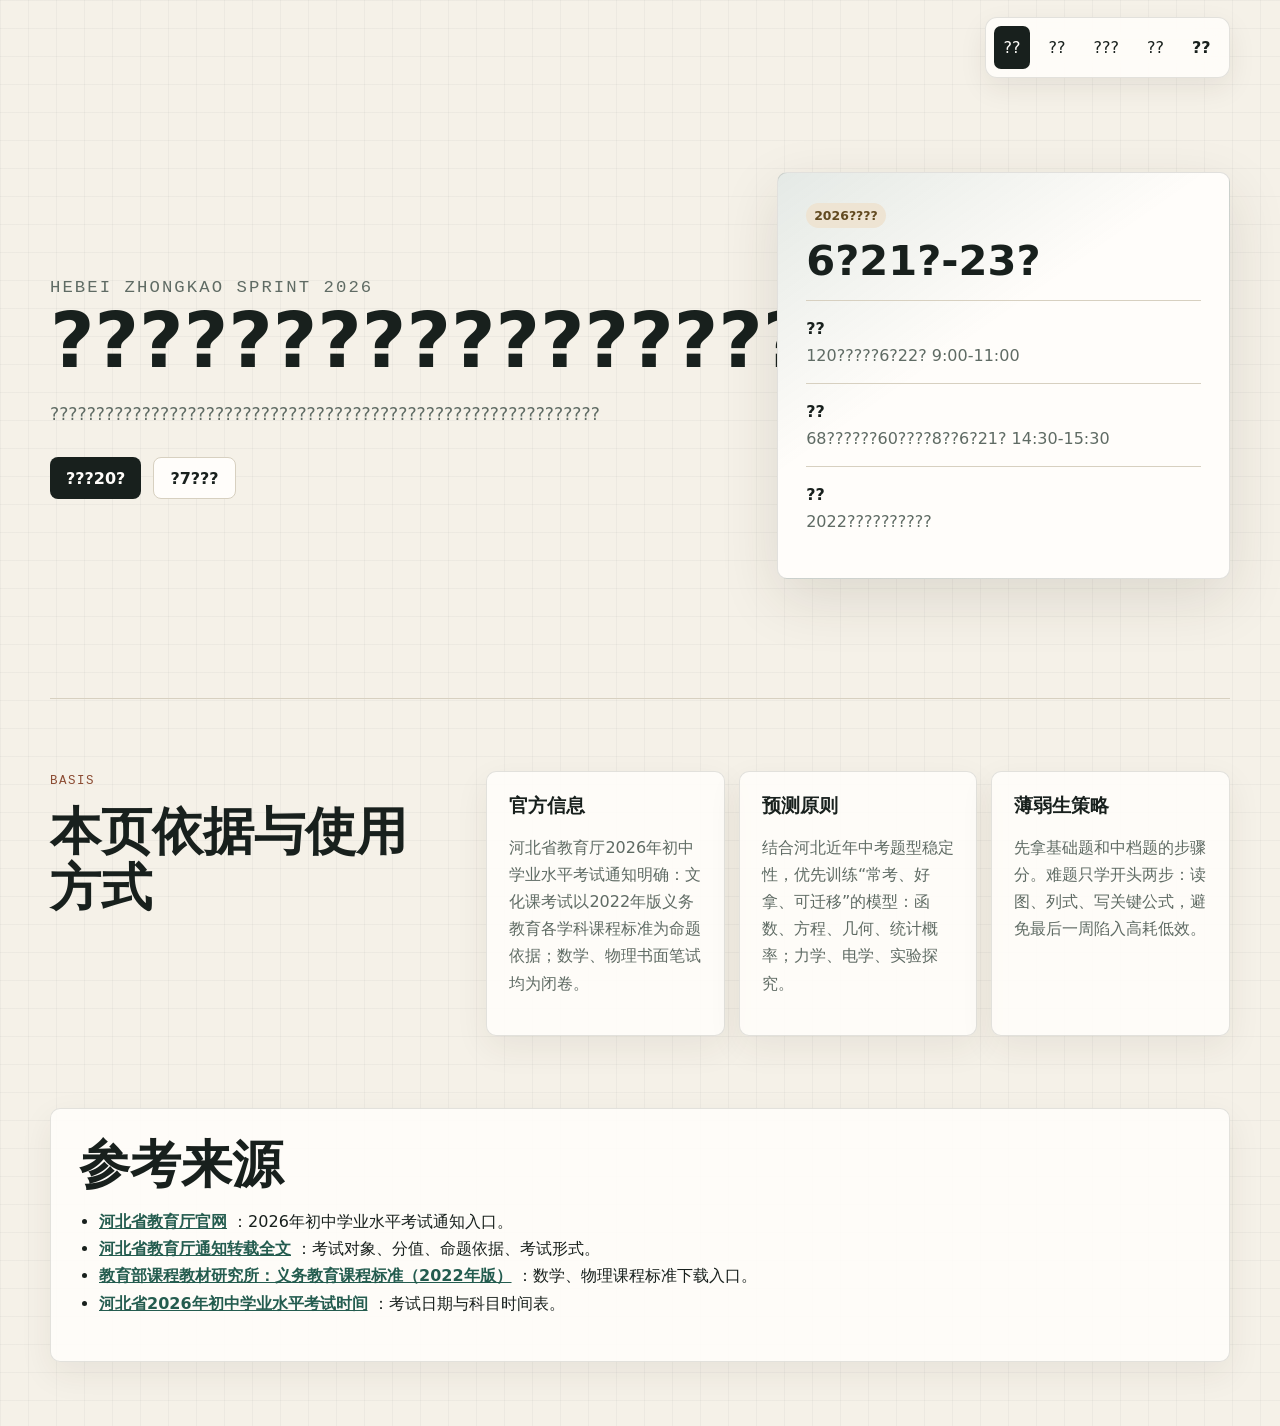
==== commit 1ca646e8: "Split study guide into separate pages" ====
--- a/index.html
+++ b/index.html
@@ -3,46 +3,42 @@
   <head>
     <meta charset="UTF-8" />
     <meta name="viewport" content="width=device-width, initial-scale=1.0" />
-    <meta
-      name="description"
-      content="面向基础薄弱初三学生的2026河北中考数学物理冲刺页面，含考点预测、20道原创训练题、图示解法与最后一周备考计划。"
-    />
-    <title>2026河北中考数学物理最后一周冲刺</title>
+    <meta name="description" content="2026?????????????????????????????????????" />
+    <title>2026??????????????</title>
     <link rel="stylesheet" href="./styles.css" />
   </head>
   <body>
-    <header class="site-header">
-      <nav class="topbar" aria-label="页面导航">
-        <a href="#overview">总览</a>
-        <a href="#hotspots">高频考点</a>
-        <a href="#questions">20道预测题</a>
-        <a href="#plan">7天计划</a>
-        <button type="button" onclick="window.print()">打印</button>
+    <header class="site-header compact-header">
+      <nav class="topbar" aria-label="????">
+        <a href="index.html" class="active">??</a>
+        <a href="hotspots.html" class="">??</a>
+        <a href="questions.html" class="">???</a>
+        <a href="plan.html" class="">??</a>
+        <button type="button" onclick="window.print()">??</button>
       </nav>
       <section class="hero" id="overview">
         <div class="hero-copy">
           <p class="kicker">Hebei Zhongkao Sprint 2026</p>
-          <h1>数学物理最后一周，先把能拿的分拿稳。</h1>
+          <h1>??????????????????</h1>
           <p>
-            本页面面向基础相对薄弱的初三学生：不追求猜中原题，而是围绕河北中考最稳定的题型和课程标准核心能力，给出可执行的提分训练。
+            ????????????????????????????????????????????????????????????
           </p>
           <div class="hero-actions">
-            <a class="button primary" href="#questions">开始刷20题</a>
-            <a class="button ghost" href="#plan">看7天安排</a>
+            <a class="button primary" href="questions.html">???20?</a>
+            <a class="button ghost" href="plan.html">?7???</a>
           </div>
         </div>
-        <div class="exam-card" aria-label="2026河北中考数学物理信息">
-          <span class="label">2026河北中考</span>
-          <strong>6月21日-23日</strong>
+        <div class="exam-card" aria-label="2026??????????">
+          <span class="label">2026????</span>
+          <strong>6?21?-23?</strong>
           <dl>
-            <div><dt>数学</dt><dd>120分，闭卷，6月22日 9:00-11:00</dd></div>
-            <div><dt>物理</dt><dd>68分，其中书面60分、实验8分，6月21日 14:30-15:30</dd></div>
-            <div><dt>依据</dt><dd>2022年版义务教育课程标准</dd></div>
+            <div><dt>??</dt><dd>120?????6?22? 9:00-11:00</dd></div>
+            <div><dt>??</dt><dd>68??????60????8??6?21? 14:30-15:30</dd></div>
+            <div><dt>??</dt><dd>2022??????????</dd></div>
           </dl>
         </div>
       </section>
     </header>
-
     <main>
       <section class="section source-band" aria-labelledby="source-title">
         <div>
@@ -71,694 +67,6 @@
         </div>
       </section>
 
-      <section class="section" id="hotspots" aria-labelledby="hotspot-title">
-        <div class="section-heading">
-          <p class="kicker">High Probability</p>
-          <h2 id="hotspot-title">2026最值得押时间的考点</h2>
-          <p>“可能出现”不等于原题押中，而是指这类知识和能力大概率会在卷面上反复出现。</p>
-        </div>
-
-        <div class="hotspot-grid">
-          <article class="hotspot math">
-            <span>数学 A类：必须拿</span>
-            <h3>数与式、方程不等式、一次函数基础</h3>
-            <p>目标：选择填空少丢分，解答题能写出完整步骤。</p>
-            <ul>
-              <li>实数运算、科学记数法、整式因式分解</li>
-              <li>一元二次方程、分式方程、一次不等式组</li>
-              <li>函数图象读点、求解析式、交点意义</li>
-            </ul>
-          </article>
-          <article class="hotspot math">
-            <span>数学 B类：提分核心</span>
-            <h3>相似三角形、圆、锐角三角函数</h3>
-            <p>目标：几何题至少拿到“证明框架分”和计算分。</p>
-            <ul>
-              <li>平行线出相似，角相等出相似</li>
-              <li>切线、圆周角、垂径定理</li>
-              <li>测高测距中的 tan、sin、cos</li>
-            </ul>
-          </article>
-          <article class="hotspot physics">
-            <span>物理 A类：必须拿</span>
-            <h3>力学基础、压强浮力、图象运动</h3>
-            <p>目标：公式会选、单位不乱、受力分析能画。</p>
-            <ul>
-              <li>速度、密度、重力、摩擦力</li>
-              <li>压强 p=F/S，液体压强 p=rho gh</li>
-              <li>浮力 F浮=rho液gV排，二力平衡</li>
-            </ul>
-          </article>
-          <article class="hotspot physics">
-            <span>物理 B类：提分核心</span>
-            <h3>欧姆定律、电功率、实验探究</h3>
-            <p>目标：电路题先判断串并联，再列 U、I、R、P。</p>
-            <ul>
-              <li>I=U/R，P=UI=U^2/R=I^2R</li>
-              <li>滑动变阻器移动时电表示数变化</li>
-              <li>控制变量、表格数据、误差分析</li>
-            </ul>
-          </article>
-        </div>
-      </section>
-
-      <section class="section" id="questions" aria-labelledby="questions-title">
-        <div class="section-heading">
-          <p class="kicker">Original Practice</p>
-          <h2 id="questions-title">20道原创预测训练题</h2>
-          <p>建议做法：先遮住答案限时做，再打开解析。不会做也要抄会“第一步”。</p>
-        </div>
-
-        <div class="subject-block">
-          <div class="subject-title">
-            <span>01</span>
-            <h3>数学10题</h3>
-          </div>
-
-          <article class="question-card">
-            <div class="question-head">
-              <span class="tag">数学 1 / 基础必拿</span>
-              <h4>实数运算与科学记数法</h4>
-            </div>
-            <div class="question-body">
-              <div>
-                <p class="stem">
-                  河北某地一天用电量约为 3.6×10^7 千瓦时。若其中 1/12 用于公共照明，求公共照明用电量，并计算：
-                  sqrt(18)-2sqrt(2)+|-3|。
-                </p>
-                <ol>
-                  <li>3.6×10^7 ÷ 12 = 0.3×10^7 = 3.0×10^6。</li>
-                  <li>sqrt(18)=3sqrt(2)，所以 3sqrt(2)-2sqrt(2)=sqrt(2)。</li>
-                  <li>|-3|=3，结果为 3+sqrt(2)。</li>
-                </ol>
-                <p class="answer">答案：3.0×10^6 千瓦时；3+sqrt(2)。</p>
-              </div>
-              <svg viewBox="0 0 240 140" role="img" aria-label="科学记数法位数示意">
-                <rect x="18" y="24" width="204" height="92" rx="8" />
-                <text x="36" y="58">3.6 × 10^7</text>
-                <path d="M86 72 C96 104 132 104 142 72" />
-                <text x="70" y="124">除以12，先算3.6÷12</text>
-              </svg>
-            </div>
-            <p class="tip">拿分提醒：科学记数法最后必须写成“1到10之间的数 × 10的整数次幂”。</p>
-          </article>
-
-          <article class="question-card">
-            <div class="question-head">
-              <span class="tag">数学 2 / 不等式</span>
-              <h4>一元一次不等式组</h4>
-            </div>
-            <div class="question-body">
-              <div>
-                <p class="stem">解不等式组：2x-1 &lt; 7，且 (x+3)/2 >= 1，并把整数解写出来。</p>
-                <ol>
-                  <li>2x-1 &lt; 7，得 2x &lt; 8，所以 x &lt; 4。</li>
-                  <li>(x+3)/2 >= 1，得 x+3 >= 2，所以 x >= -1。</li>
-                  <li>合起来是 -1 <= x &lt; 4，整数解为 -1，0，1，2，3。</li>
-                </ol>
-                <p class="answer">答案：-1 <= x &lt; 4；整数解 -1，0，1，2，3。</p>
-              </div>
-              <svg viewBox="0 0 240 140" role="img" aria-label="数轴示意">
-                <line x1="28" y1="78" x2="212" y2="78" />
-                <path d="M206 72 L216 78 L206 84" />
-                <circle cx="72" cy="78" r="7" class="solid" />
-                <circle cx="172" cy="78" r="7" />
-                <line x1="72" y1="78" x2="172" y2="78" class="accent" />
-                <text x="65" y="110">-1</text>
-                <text x="166" y="110">4</text>
-              </svg>
-            </div>
-            <p class="tip">拿分提醒：遇到“&lt;”画空心点，遇到“<=”画实心点。</p>
-          </article>
-
-          <article class="question-card">
-            <div class="question-head">
-              <span class="tag">数学 3 / 方程</span>
-              <h4>一元二次方程与实际问题</h4>
-            </div>
-            <div class="question-body">
-              <div>
-                <p class="stem">一个矩形花圃长比宽多 4 m，面积为 45 m^2。求花圃的长和宽。</p>
-                <ol>
-                  <li>设宽为 x m，则长为 x+4 m。</li>
-                  <li>列方程 x(x+4)=45，化为 x^2+4x-45=0。</li>
-                  <li>因式分解：(x+9)(x-5)=0，得 x=5 或 x=-9。</li>
-                  <li>宽不能为负，取 x=5，长为 9。</li>
-                </ol>
-                <p class="answer">答案：宽5 m，长9 m。</p>
-              </div>
-              <svg viewBox="0 0 240 140" role="img" aria-label="矩形花圃">
-                <rect x="46" y="34" width="144" height="76" rx="3" />
-                <text x="105" y="28">x+4</text>
-                <text x="20" y="76">x</text>
-                <line x1="46" y1="118" x2="190" y2="118" />
-                <line x1="34" y1="34" x2="34" y2="110" />
-              </svg>
-            </div>
-            <p class="tip">拿分提醒：实际问题的负根一定要舍去，并写出理由。</p>
-          </article>
-
-          <article class="question-card">
-            <div class="question-head">
-              <span class="tag">数学 4 / 函数</span>
-              <h4>一次函数图象读数</h4>
-            </div>
-            <div class="question-body">
-              <div>
-                <p class="stem">一次函数 y=kx+b 的图象经过 A(0,2)、B(4,10)。求解析式，并求 y=6 时 x 的值。</p>
-                <ol>
-                  <li>斜率 k=(10-2)/(4-0)=2。</li>
-                  <li>因为 A(0,2)，所以 b=2，解析式 y=2x+2。</li>
-                  <li>令 6=2x+2，得 x=2。</li>
-                </ol>
-                <p class="answer">答案：y=2x+2；x=2。</p>
-              </div>
-              <svg viewBox="0 0 240 140" role="img" aria-label="一次函数图象">
-                <line x1="30" y1="116" x2="214" y2="116" />
-                <line x1="48" y1="126" x2="48" y2="20" />
-                <path d="M48 96 L180 30" class="accent" />
-                <circle cx="48" cy="96" r="4" class="solid" />
-                <circle cx="180" cy="30" r="4" class="solid" />
-                <text x="56" y="96">A</text>
-                <text x="188" y="34">B</text>
-              </svg>
-            </div>
-            <p class="tip">拿分提醒：一次函数先求 k，再找 b；看到 x=0 的点，b 直接出现。</p>
-          </article>
-
-          <article class="question-card">
-            <div class="question-head">
-              <span class="tag">数学 5 / 统计概率</span>
-              <h4>平均数、中位数与概率</h4>
-            </div>
-            <div class="question-body">
-              <div>
-                <p class="stem">某小组5次物理实验得分为 6，8，8，9，10。求平均数、中位数；随机抽取一次，得分不低于9的概率是多少？</p>
-                <ol>
-                  <li>平均数=(6+8+8+9+10)/5=41/5=8.2。</li>
-                  <li>数据已从小到大排列，中间第3个是8，中位数为8。</li>
-                  <li>不低于9的有 9、10，共2次，所以概率为 2/5。</li>
-                </ol>
-                <p class="answer">答案：平均数8.2，中位数8，概率2/5。</p>
-              </div>
-              <svg viewBox="0 0 240 140" role="img" aria-label="条形统计图">
-                <line x1="34" y1="112" x2="210" y2="112" />
-                <rect x="48" y="72" width="22" height="40" />
-                <rect x="82" y="58" width="22" height="54" />
-                <rect x="116" y="58" width="22" height="54" />
-                <rect x="150" y="46" width="22" height="66" class="fill" />
-                <rect x="184" y="32" width="22" height="80" class="fill" />
-              </svg>
-            </div>
-            <p class="tip">拿分提醒：中位数先排序；概率写“符合条件个数/总个数”。</p>
-          </article>
-
-          <article class="question-card">
-            <div class="question-head">
-              <span class="tag">数学 6 / 相似</span>
-              <h4>相似三角形求长度</h4>
-            </div>
-            <div class="question-body">
-              <div>
-                <p class="stem">在三角形 ABC 中，DE 平行 BC，D在AB上，E在AC上。若 AD=3，DB=6，AE=4，求 AC。</p>
-                <ol>
-                  <li>DE 平行 BC，所以三角形 ADE 相似三角形 ABC。</li>
-                  <li>AB=AD+DB=9。</li>
-                  <li>对应边成比例：AD/AB=AE/AC，即 3/9=4/AC。</li>
-                  <li>解得 AC=12。</li>
-                </ol>
-                <p class="answer">答案：AC=12。</p>
-              </div>
-              <svg viewBox="0 0 240 140" role="img" aria-label="相似三角形">
-                <path d="M42 116 L198 116 L78 24 Z" />
-                <line x1="66" y1="70" x2="139" y2="70" class="accent" />
-                <text x="76" y="20">A</text>
-                <text x="34" y="128">B</text>
-                <text x="200" y="128">C</text>
-                <text x="58" y="66">D</text>
-                <text x="142" y="66">E</text>
-              </svg>
-            </div>
-            <p class="tip">拿分提醒：平行线是相似题最常见入口，先写“∠A公共，DE∥BC”。</p>
-          </article>
-
-          <article class="question-card">
-            <div class="question-head">
-              <span class="tag">数学 7 / 圆</span>
-              <h4>切线与半径垂直</h4>
-            </div>
-            <div class="question-body">
-              <div>
-                <p class="stem">圆 O 的半径 OA=6，直线 l 与圆相切于 A，点 P 在 l 上，PA=8。求 OP。</p>
-                <ol>
-                  <li>半径 OA 垂直切线 AP，所以三角形 OAP 是直角三角形。</li>
-                  <li>OP^2=OA^2+AP^2=6^2+8^2=100。</li>
-                  <li>OP=10。</li>
-                </ol>
-                <p class="answer">答案：OP=10。</p>
-              </div>
-              <svg viewBox="0 0 240 140" role="img" aria-label="圆的切线">
-                <circle cx="88" cy="74" r="42" />
-                <line x1="132" y1="22" x2="132" y2="126" />
-                <line x1="88" y1="74" x2="132" y2="74" class="accent" />
-                <line x1="132" y1="74" x2="190" y2="74" class="accent" />
-                <line x1="88" y1="74" x2="190" y2="74" />
-                <text x="78" y="70">O</text>
-                <text x="136" y="70">A</text>
-                <text x="194" y="78">P</text>
-              </svg>
-            </div>
-            <p class="tip">拿分提醒：切线题第一句常常就是“连接半径，得到垂直”。</p>
-          </article>
-
-          <article class="question-card">
-            <div class="question-head">
-              <span class="tag">数学 8 / 三角函数</span>
-              <h4>测高问题</h4>
-            </div>
-            <div class="question-body">
-              <div>
-                <p class="stem">小明距旗杆底部 20 m，测得旗杆顶端仰角为 30°。若眼睛高度忽略不计，求旗杆高。取 tan30°≈0.577。</p>
-                <ol>
-                  <li>画直角三角形，水平距离是邻边20，高是对边 h。</li>
-                  <li>tan30°=h/20。</li>
-                  <li>h=20×0.577=11.54 m，约为11.5 m。</li>
-                </ol>
-                <p class="answer">答案：约11.5 m。</p>
-              </div>
-              <svg viewBox="0 0 240 140" role="img" aria-label="仰角测高">
-                <line x1="48" y1="114" x2="198" y2="114" />
-                <line x1="178" y1="114" x2="178" y2="28" class="accent" />
-                <line x1="58" y1="114" x2="178" y2="28" />
-                <path d="M76 114 A20 20 0 0 0 70 102" />
-                <text x="80" y="102">30°</text>
-                <text x="104" y="132">20 m</text>
-              </svg>
-            </div>
-            <p class="tip">拿分提醒：仰角题先判断用 tan，常见结构是“对边/邻边”。</p>
-          </article>
-
-          <article class="question-card">
-            <div class="question-head">
-              <span class="tag">数学 9 / 二次函数</span>
-              <h4>抛物线顶点与最大值</h4>
-            </div>
-            <div class="question-body">
-              <div>
-                <p class="stem">某抛物线 y=-(x-2)^2+9。写出顶点坐标、对称轴，并求 y=0 时 x 的值。</p>
-                <ol>
-                  <li>顶点式 y=a(x-h)^2+k，顶点是 (h,k)。</li>
-                  <li>顶点为 (2,9)，对称轴 x=2。</li>
-                  <li>令 0=-(x-2)^2+9，得 (x-2)^2=9。</li>
-                  <li>x-2=±3，所以 x=5 或 x=-1。</li>
-                </ol>
-                <p class="answer">答案：顶点(2,9)，对称轴x=2，x=5或-1。</p>
-              </div>
-              <svg viewBox="0 0 240 140" role="img" aria-label="二次函数图象">
-                <line x1="28" y1="118" x2="212" y2="118" />
-                <line x1="120" y1="126" x2="120" y2="20" />
-                <path d="M46 110 Q120 10 194 110" class="accent" />
-                <line x1="120" y1="24" x2="120" y2="118" class="dash" />
-                <text x="128" y="34">(2,9)</text>
-              </svg>
-            </div>
-            <p class="tip">拿分提醒：顶点式不要展开，直接读顶点最省时间。</p>
-          </article>
-
-          <article class="question-card">
-            <div class="question-head">
-              <span class="tag">数学 10 / 综合应用</span>
-              <h4>方程与函数结合</h4>
-            </div>
-            <div class="question-body">
-              <div>
-                <p class="stem">某文具店铅笔每支2元，笔记本每本5元。小华共买了10件，花费35元。求铅笔和笔记本各买了多少。</p>
-                <ol>
-                  <li>设铅笔 x 支，笔记本 y 本。</li>
-                  <li>总件数：x+y=10；总价：2x+5y=35。</li>
-                  <li>由 x=10-y，代入得 2(10-y)+5y=35。</li>
-                  <li>20+3y=35，y=5，x=5。</li>
-                </ol>
-                <p class="answer">答案：铅笔5支，笔记本5本。</p>
-              </div>
-              <svg viewBox="0 0 240 140" role="img" aria-label="二元一次方程组">
-                <rect x="34" y="30" width="78" height="82" rx="6" />
-                <rect x="128" y="30" width="78" height="82" rx="6" />
-                <text x="54" y="70">2元</text>
-                <text x="148" y="70">5元</text>
-                <text x="54" y="96">x支</text>
-                <text x="148" y="96">y本</text>
-              </svg>
-            </div>
-            <p class="tip">拿分提醒：应用题先找两个“总量”：总件数、总钱数。</p>
-          </article>
-        </div>
-
-        <div class="subject-block">
-          <div class="subject-title physics-title">
-            <span>02</span>
-            <h3>物理10题</h3>
-          </div>
-
-          <article class="question-card">
-            <div class="question-head">
-              <span class="tag">物理 1 / 运动</span>
-              <h4>速度图象与路程</h4>
-            </div>
-            <div class="question-body">
-              <div>
-                <p class="stem">一辆小车前 10 s 做匀速直线运动，速度为 4 m/s；后 5 s 静止。求全程路程和平均速度。</p>
-                <ol>
-                  <li>运动阶段路程 s1=vt=4×10=40 m。</li>
-                  <li>静止阶段路程 s2=0，全程路程 s=40 m。</li>
-                  <li>总时间 t=15 s，平均速度 v=s/t=40/15≈2.67 m/s。</li>
-                </ol>
-                <p class="answer">答案：40 m；约2.67 m/s。</p>
-              </div>
-              <svg viewBox="0 0 240 140" role="img" aria-label="速度时间图象">
-                <line x1="36" y1="112" x2="210" y2="112" />
-                <line x1="44" y1="122" x2="44" y2="24" />
-                <path d="M44 54 H150 V112 H202" class="accent" />
-                <text x="34" y="50">4</text>
-                <text x="140" y="130">10s</text>
-                <text x="188" y="130">15s</text>
-              </svg>
-            </div>
-            <p class="tip">拿分提醒：平均速度看“总路程/总时间”，不能只平均速度数值。</p>
-          </article>
-
-          <article class="question-card">
-            <div class="question-head">
-              <span class="tag">物理 2 / 密度</span>
-              <h4>密度计算</h4>
-            </div>
-            <div class="question-body">
-              <div>
-                <p class="stem">一个金属块质量为 270 g，体积为 30 cm^3。求密度，并判断它是否可能是铝。已知铝密度约 2.7 g/cm^3。</p>
-                <ol>
-                  <li>rho=m/V=270/30=9 g/cm^3。</li>
-                  <li>9 g/cm^3 明显大于 2.7 g/cm^3。</li>
-                  <li>因此该金属块不可能是铝。</li>
-                </ol>
-                <p class="answer">答案：9 g/cm^3；不可能是铝。</p>
-              </div>
-              <svg viewBox="0 0 240 140" role="img" aria-label="量筒和金属块">
-                <rect x="50" y="30" width="54" height="88" rx="8" />
-                <path d="M54 80 Q76 70 100 80 V118 H54 Z" class="fill" />
-                <rect x="144" y="72" width="44" height="44" rx="4" />
-                <text x="48" y="128">V=30</text>
-                <text x="138" y="64">m=270g</text>
-              </svg>
-            </div>
-            <p class="tip">拿分提醒：密度题单位先看清，g/cm^3 和 kg/m^3 不要混写。</p>
-          </article>
-
-          <article class="question-card">
-            <div class="question-head">
-              <span class="tag">物理 3 / 压强</span>
-              <h4>固体压强</h4>
-            </div>
-            <div class="question-body">
-              <div>
-                <p class="stem">一本书重 12 N，平放在桌面上，与桌面接触面积为 0.03 m^2。求书对桌面的压强。</p>
-                <ol>
-                  <li>压力 F 等于书的重力，F=12 N。</li>
-                  <li>p=F/S=12/0.03=400 Pa。</li>
-                </ol>
-                <p class="answer">答案：400 Pa。</p>
-              </div>
-              <svg viewBox="0 0 240 140" role="img" aria-label="书压桌面">
-                <rect x="58" y="46" width="124" height="48" rx="3" />
-                <line x1="42" y1="96" x2="198" y2="96" />
-                <path d="M120 38 V84" class="accent" />
-                <path d="M112 76 L120 88 L128 76" class="accent" />
-                <text x="132" y="68">F=12N</text>
-              </svg>
-            </div>
-            <p class="tip">拿分提醒：固体压强用 p=F/S，面积单位必须是 m^2。</p>
-          </article>
-
-          <article class="question-card">
-            <div class="question-head">
-              <span class="tag">物理 4 / 浮力</span>
-              <h4>阿基米德原理</h4>
-            </div>
-            <div class="question-body">
-              <div>
-                <p class="stem">体积为 2×10^-4 m^3 的物块完全浸没在水中。取 rho水=1.0×10^3 kg/m^3，g=10 N/kg，求物块受到的浮力。</p>
-                <ol>
-                  <li>完全浸没时 V排=V物=2×10^-4 m^3。</li>
-                  <li>F浮=rho液gV排。</li>
-                  <li>F浮=1.0×10^3×10×2×10^-4=2 N。</li>
-                </ol>
-                <p class="answer">答案：2 N。</p>
-              </div>
-              <svg viewBox="0 0 240 140" role="img" aria-label="物块浸没水中">
-                <rect x="54" y="34" width="132" height="88" rx="8" />
-                <path d="M58 58 Q86 48 116 58 T182 58 V122 H58 Z" class="fill" />
-                <rect x="98" y="72" width="44" height="32" rx="3" />
-                <path d="M120 104 V72" class="accent" />
-                <path d="M112 80 L120 68 L128 80" class="accent" />
-              </svg>
-            </div>
-            <p class="tip">拿分提醒：完全浸没才有 V排=V物；漂浮时通常用 F浮=G物。</p>
-          </article>
-
-          <article class="question-card">
-            <div class="question-head">
-              <span class="tag">物理 5 / 杠杆</span>
-              <h4>杠杆平衡</h4>
-            </div>
-            <div class="question-body">
-              <div>
-                <p class="stem">杠杆左端挂 6 N 物体，力臂 0.2 m；右端用竖直向下的力 F，力臂 0.3 m。杠杆平衡时 F 多大？</p>
-                <ol>
-                  <li>杠杆平衡条件：F1L1=F2L2。</li>
-                  <li>6×0.2=F×0.3。</li>
-                  <li>F=1.2/0.3=4 N。</li>
-                </ol>
-                <p class="answer">答案：4 N。</p>
-              </div>
-              <svg viewBox="0 0 240 140" role="img" aria-label="杠杆平衡">
-                <line x1="38" y1="70" x2="202" y2="70" class="accent" />
-                <polygon points="112,70 128,70 120,96" />
-                <path d="M74 70 V104" />
-                <path d="M166 70 V104" />
-                <text x="50" y="118">6N</text>
-                <text x="154" y="118">F</text>
-                <text x="76" y="58">0.2m</text>
-                <text x="132" y="58">0.3m</text>
-              </svg>
-            </div>
-            <p class="tip">拿分提醒：杠杆题先找支点，再找力臂，不要把杆长直接当力臂。</p>
-          </article>
-
-          <article class="question-card">
-            <div class="question-head">
-              <span class="tag">物理 6 / 欧姆定律</span>
-              <h4>串联电路计算</h4>
-            </div>
-            <div class="question-body">
-              <div>
-                <p class="stem">电源电压 6 V，R1=10 ohm，R2=20 ohm 串联。求电路电流和 R2 两端电压。</p>
-                <ol>
-                  <li>串联总电阻 R=R1+R2=30 ohm。</li>
-                  <li>I=U/R=6/30=0.2 A。</li>
-                  <li>U2=IR2=0.2×20=4 V。</li>
-                </ol>
-                <p class="answer">答案：0.2 A；4 V。</p>
-              </div>
-              <svg viewBox="0 0 240 140" role="img" aria-label="串联电路">
-                <path d="M42 78 H78 M102 78 H138 M162 78 H198 V38 H42 Z" />
-                <rect x="78" y="66" width="24" height="24" />
-                <rect x="138" y="66" width="24" height="24" />
-                <text x="72" y="104">R1</text>
-                <text x="136" y="104">R2</text>
-                <text x="38" y="34">6V</text>
-              </svg>
-            </div>
-            <p class="tip">拿分提醒：串联电流处处相等，电压按电阻分配。</p>
-          </article>
-
-          <article class="question-card">
-            <div class="question-head">
-              <span class="tag">物理 7 / 电功率</span>
-              <h4>用电器消耗电能</h4>
-            </div>
-            <div class="question-body">
-              <div>
-                <p class="stem">一盏 40 W 的灯正常发光 5 h，消耗多少 kW·h 电能？</p>
-                <ol>
-                  <li>40 W=0.04 kW。</li>
-                  <li>W=Pt=0.04×5=0.20 kW·h。</li>
-                </ol>
-                <p class="answer">答案：0.20 kW·h。</p>
-              </div>
-              <svg viewBox="0 0 240 140" role="img" aria-label="灯泡电功率">
-                <circle cx="118" cy="62" r="30" />
-                <path d="M102 88 H134 L128 112 H108 Z" />
-                <path d="M118 12 V26 M78 32 L90 42 M158 32 L146 42" class="accent" />
-                <text x="82" y="128">40W × 5h</text>
-              </svg>
-            </div>
-            <p class="tip">拿分提醒：算电费常用 kW·h，所以 W 要先化成 kW。</p>
-          </article>
-
-          <article class="question-card">
-            <div class="question-head">
-              <span class="tag">物理 8 / 光学</span>
-              <h4>凸透镜成像</h4>
-            </div>
-            <div class="question-body">
-              <div>
-                <p class="stem">凸透镜焦距 f=10 cm，物体距透镜 25 cm。判断像的性质。</p>
-                <ol>
-                  <li>物距 u=25 cm，大于 2f=20 cm。</li>
-                  <li>凸透镜规律：u&gt;2f 时，成倒立、缩小的实像。</li>
-                  <li>像在 f 与 2f 之间。</li>
-                </ol>
-                <p class="answer">答案：倒立、缩小的实像，像距在10 cm到20 cm之间。</p>
-              </div>
-              <svg viewBox="0 0 240 140" role="img" aria-label="凸透镜成像">
-                <line x1="26" y1="72" x2="214" y2="72" />
-                <ellipse cx="120" cy="72" rx="10" ry="54" />
-                <line x1="62" y1="36" x2="62" y2="72" class="accent" />
-                <path d="M62 36 L120 72 L166 92" />
-                <path d="M62 36 L120 36 L166 92" />
-                <line x1="166" y1="72" x2="166" y2="92" class="accent" />
-              </svg>
-            </div>
-            <p class="tip">拿分提醒：背住三个区域：大于2f、等于2f、f到2f之间。</p>
-          </article>
-
-          <article class="question-card">
-            <div class="question-head">
-              <span class="tag">物理 9 / 热学</span>
-              <h4>比热容吸热计算</h4>
-            </div>
-            <div class="question-body">
-              <div>
-                <p class="stem">质量 2 kg 的水温度从 20℃ 升高到 50℃，水的比热容 c=4.2×10^3 J/(kg·℃)。求吸收热量。</p>
-                <ol>
-                  <li>温度变化 Δt=50-20=30℃。</li>
-                  <li>Q=cmΔt=4.2×10^3×2×30。</li>
-                  <li>Q=2.52×10^5 J。</li>
-                </ol>
-                <p class="answer">答案：2.52×10^5 J。</p>
-              </div>
-              <svg viewBox="0 0 240 140" role="img" aria-label="水加热">
-                <rect x="74" y="36" width="92" height="70" rx="8" />
-                <path d="M78 60 Q104 50 130 60 T162 60 V106 H78 Z" class="fill" />
-                <path d="M92 118 C86 106 104 104 98 92 M124 120 C118 106 136 104 130 92" class="accent" />
-                <text x="82" y="28">20℃ -> 50℃</text>
-              </svg>
-            </div>
-            <p class="tip">拿分提醒：温度升高多少用 Δt，不要把50℃直接代进去。</p>
-          </article>
-
-          <article class="question-card">
-            <div class="question-head">
-              <span class="tag">物理 10 / 实验探究</span>
-              <h4>伏安法测电阻</h4>
-            </div>
-            <div class="question-body">
-              <div>
-                <p class="stem">
-                  用电压表和电流表测未知电阻。某次测得 U=2.4 V，I=0.30 A。求电阻；若要减小误差，应怎样处理多组数据？
-                </p>
-                <ol>
-                  <li>根据欧姆定律 R=U/I。</li>
-                  <li>R=2.4/0.30=8 ohm。</li>
-                  <li>改变滑动变阻器，多测几组 U、I，分别算 R，再取平均值。</li>
-                </ol>
-                <p class="answer">答案：8 ohm；多次测量求平均值。</p>
-              </div>
-              <svg viewBox="0 0 240 140" role="img" aria-label="伏安法电路">
-                <path d="M42 78 H76 M108 78 H142 M174 78 H206 V38 H42 Z" />
-                <circle cx="92" cy="78" r="18" />
-                <circle cx="158" cy="78" r="18" />
-                <text x="86" y="84">A</text>
-                <text x="152" y="84">V</text>
-                <rect x="94" y="26" width="54" height="24" />
-                <text x="108" y="43">Rx</text>
-              </svg>
-            </div>
-            <p class="tip">拿分提醒：实验题常问“滑动变阻器作用”：保护电路、改变电流和电压。</p>
-          </article>
-        </div>
-      </section>
-
-      <section class="section plan-section" id="plan" aria-labelledby="plan-title">
-        <div class="section-heading">
-          <p class="kicker">Last 7 Days</p>
-          <h2 id="plan-title">最后一周可落地备考安排</h2>
-          <p>每天总计约2.5到3小时。基础薄弱时，不要贪多；每晚必须复盘错题。</p>
-        </div>
-        <div class="plan-grid">
-          <article>
-            <span>第1天</span>
-            <h3>数学数与式，物理单位公式</h3>
-            <p>数学做实数、整式、方程基础题30道；物理默写速度、密度、压强、浮力、欧姆定律公式。</p>
-          </article>
-          <article>
-            <span>第2天</span>
-            <h3>函数图象，力学计算</h3>
-            <p>数学练一次函数和二次函数读图；物理练速度、压强、浮力，每题都写已知、求、公式。</p>
-          </article>
-          <article>
-            <span>第3天</span>
-            <h3>几何模型，电学基础</h3>
-            <p>数学只抓相似、圆、三角函数三类；物理练串并联、欧姆定律、电功率。</p>
-          </article>
-          <article>
-            <span>第4天</span>
-            <h3>统计概率，实验题</h3>
-            <p>数学做平均数、中位数、概率；物理背实验句式：控制变量、多次测量、转换法。</p>
-          </article>
-          <article>
-            <span>第5天</span>
-            <h3>限时小卷</h3>
-            <p>数学60分钟做一套基础中档卷；物理30分钟做一套选择填空加2道计算，训练速度。</p>
-          </article>
-          <article>
-            <span>第6天</span>
-            <h3>错题回炉</h3>
-            <p>不做新难题。把近5天错题按“公式错、审题错、计算错、不会模型”分类重做。</p>
-          </article>
-          <article class="wide">
-            <span>第7天</span>
-            <h3>轻量保持手感</h3>
-            <p>
-              上午看公式和典型题；下午只做简单题保持状态；晚上整理考试工具，早睡。考前最后一晚不要再挑战压轴题。
-            </p>
-          </article>
-        </div>
-      </section>
-
-      <section class="section checklist" aria-labelledby="checklist-title">
-        <h2 id="checklist-title">考场拿分清单</h2>
-        <div class="check-grid">
-          <div>
-            <h3>数学</h3>
-            <ul>
-              <li>选择填空遇到不会，先代入特殊值或画图。</li>
-              <li>解答题不会到底，也要写设未知数、列方程、写公式。</li>
-              <li>几何题先标角、标平行、连半径或作高。</li>
-              <li>计算结果回代检查，分式方程记得验根。</li>
-            </ul>
-          </div>
-          <div>
-            <h3>物理</h3>
-            <ul>
-              <li>计算题固定写：已知、求、公式、代入、答案和单位。</li>
-              <li>电学先判断串联还是并联，再写电流电压规律。</li>
-              <li>实验题优先写控制变量、多次测量求平均、保护电路。</li>
-              <li>单位错很伤分，cm^2 要换 m^2，g 要换 kg。</li>
-            </ul>
-          </div>
-        </div>
-      </section>
-
       <section class="section references" aria-labelledby="ref-title">
         <h2 id="ref-title">参考来源</h2>
         <ul>
@@ -780,6 +88,7 @@
           </li>
         </ul>
       </section>
+
     </main>
   </body>
 </html>
--- a/styles.css
+++ b/styles.css
@@ -87,6 +87,11 @@
   background: #efe8d9;
 }
 
+.topbar a.active {
+  color: #fffdfa;
+  background: var(--ink);
+}
+
 .hero {
   min-height: 620px;
   display: grid;
@@ -94,6 +99,29 @@
   gap: 48px;
   align-items: center;
   padding: 46px 0 72px;
+}
+
+.compact-header {
+  padding-top: 1px;
+}
+
+.subhero {
+  max-width: 850px;
+  padding: 74px 0 52px;
+}
+
+.subhero h1 {
+  margin: 0;
+  font-size: clamp(2.4rem, 5.2vw, 5.2rem);
+  line-height: 1.02;
+  letter-spacing: 0;
+}
+
+.subhero p {
+  max-width: 660px;
+  margin: 18px 0 24px;
+  color: var(--muted);
+  font-size: 1.06rem;
 }
 
 .hero-copy h1 {
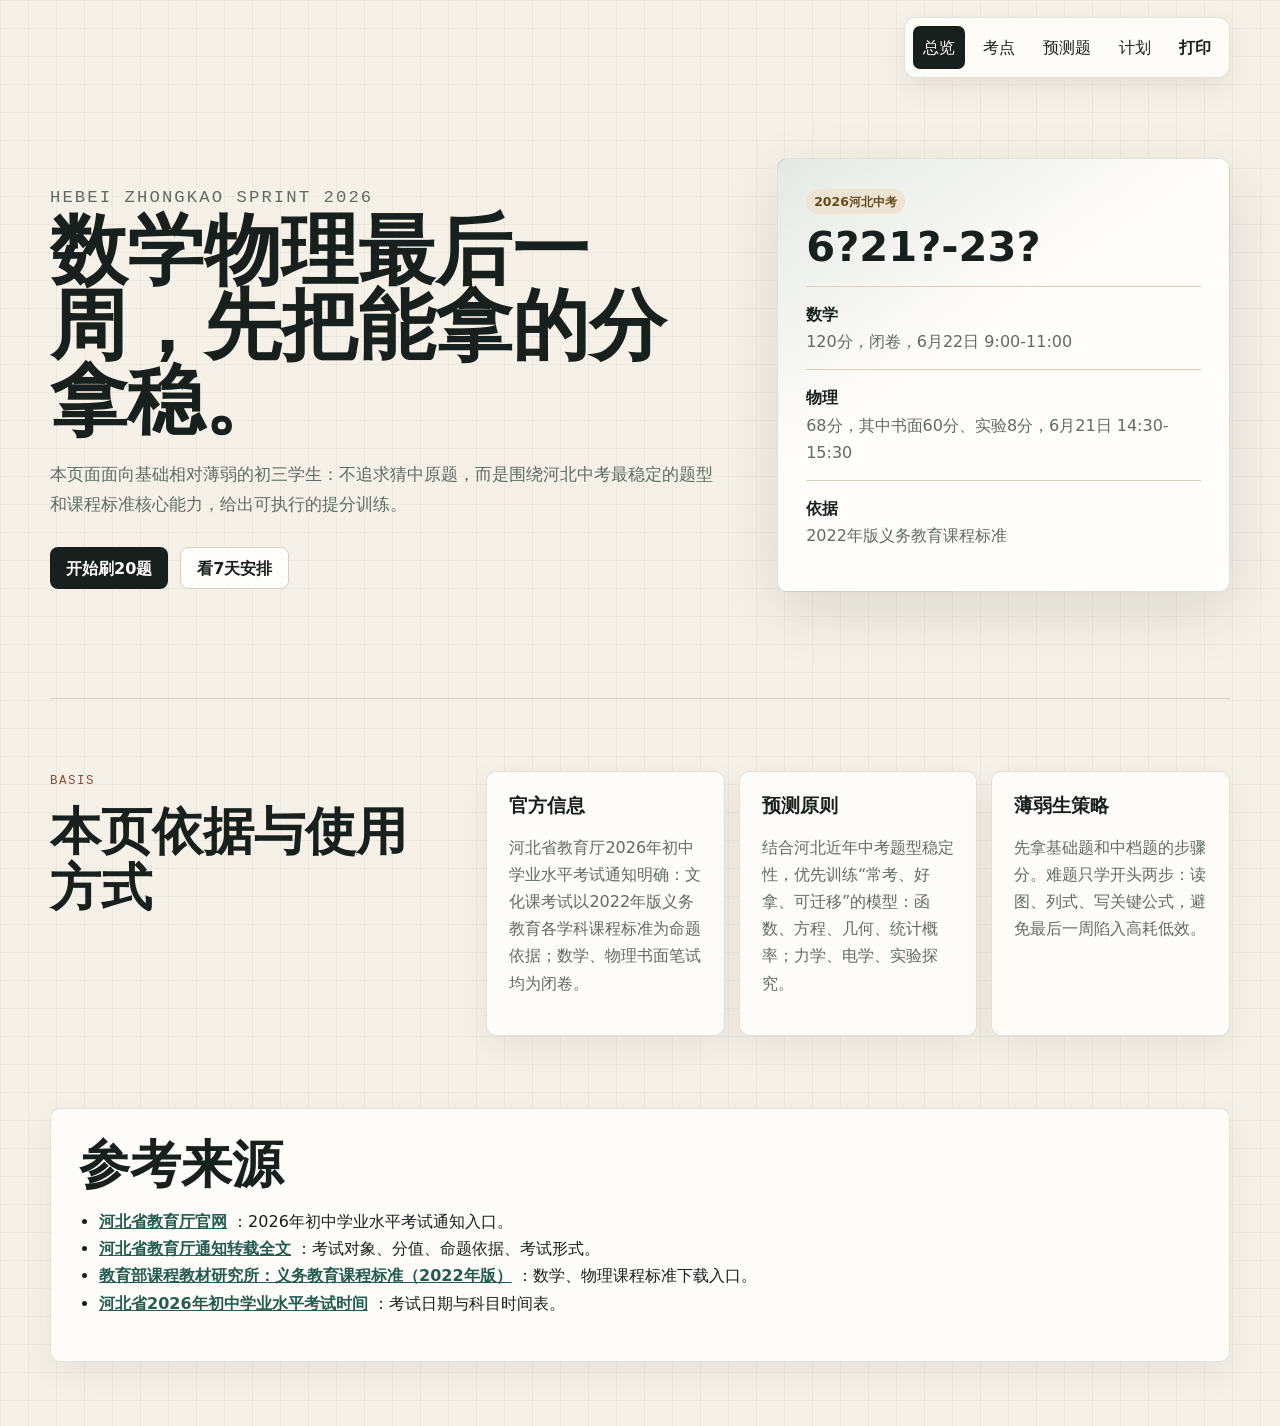
==== commit 780ba145: "Fix Chinese text encoding in pages" ====
--- a/index.html
+++ b/index.html
@@ -3,38 +3,38 @@
   <head>
     <meta charset="UTF-8" />
     <meta name="viewport" content="width=device-width, initial-scale=1.0" />
-    <meta name="description" content="2026?????????????????????????????????????" />
-    <title>2026??????????????</title>
+    <meta name="description" content="2026河北中考数学物理冲刺总览，适合基础薄弱初三学生快速了解考试信息和复习路线。" />
+    <title>2026河北中考数学物理最后一周冲刺</title>
     <link rel="stylesheet" href="./styles.css" />
   </head>
   <body>
     <header class="site-header compact-header">
-      <nav class="topbar" aria-label="????">
-        <a href="index.html" class="active">??</a>
-        <a href="hotspots.html" class="">??</a>
-        <a href="questions.html" class="">???</a>
-        <a href="plan.html" class="">??</a>
-        <button type="button" onclick="window.print()">??</button>
+      <nav class="topbar" aria-label="页面导航">
+        <a href="index.html" class="active">总览</a>
+        <a href="hotspots.html" class="">考点</a>
+        <a href="questions.html" class="">预测题</a>
+        <a href="plan.html" class="">计划</a>
+        <button type="button" onclick="window.print()">打印</button>
       </nav>
       <section class="hero" id="overview">
         <div class="hero-copy">
           <p class="kicker">Hebei Zhongkao Sprint 2026</p>
-          <h1>??????????????????</h1>
+          <h1>数学物理最后一周，先把能拿的分拿稳。</h1>
           <p>
-            ????????????????????????????????????????????????????????????
+            本页面面向基础相对薄弱的初三学生：不追求猜中原题，而是围绕河北中考最稳定的题型和课程标准核心能力，给出可执行的提分训练。
           </p>
           <div class="hero-actions">
-            <a class="button primary" href="questions.html">???20?</a>
-            <a class="button ghost" href="plan.html">?7???</a>
+            <a class="button primary" href="questions.html">开始刷20题</a>
+            <a class="button ghost" href="plan.html">看7天安排</a>
           </div>
         </div>
-        <div class="exam-card" aria-label="2026??????????">
-          <span class="label">2026????</span>
+        <div class="exam-card" aria-label="2026河北中考数学物理信息">
+          <span class="label">2026河北中考</span>
           <strong>6?21?-23?</strong>
           <dl>
-            <div><dt>??</dt><dd>120?????6?22? 9:00-11:00</dd></div>
-            <div><dt>??</dt><dd>68??????60????8??6?21? 14:30-15:30</dd></div>
-            <div><dt>??</dt><dd>2022??????????</dd></div>
+            <div><dt>数学</dt><dd>120分，闭卷，6月22日 9:00-11:00</dd></div>
+            <div><dt>物理</dt><dd>68分，其中书面60分、实验8分，6月21日 14:30-15:30</dd></div>
+            <div><dt>依据</dt><dd>2022年版义务教育课程标准</dd></div>
           </dl>
         </div>
       </section>
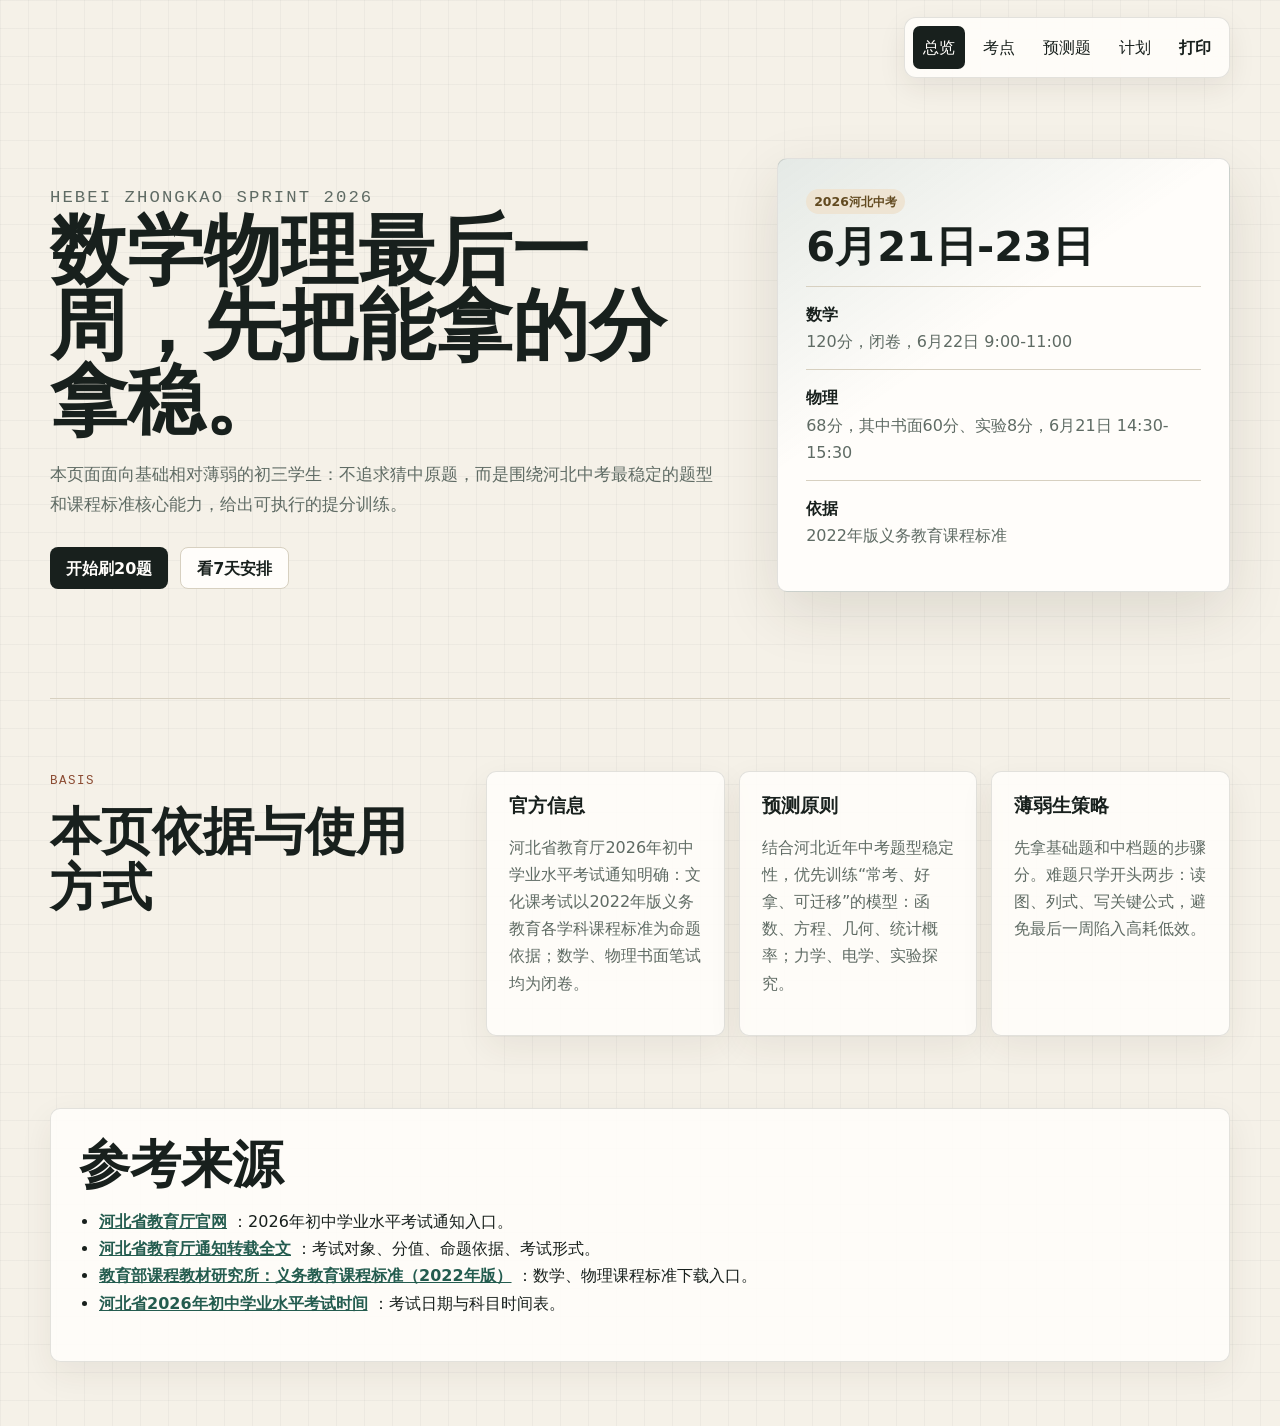
==== commit 25c9b690: "Fix homepage exam date text" ====
--- a/index.html
+++ b/index.html
@@ -30,7 +30,7 @@
         </div>
         <div class="exam-card" aria-label="2026河北中考数学物理信息">
           <span class="label">2026河北中考</span>
-          <strong>6?21?-23?</strong>
+          <strong>6月21日-23日</strong>
           <dl>
             <div><dt>数学</dt><dd>120分，闭卷，6月22日 9:00-11:00</dd></div>
             <div><dt>物理</dt><dd>68分，其中书面60分、实验8分，6月21日 14:30-15:30</dd></div>
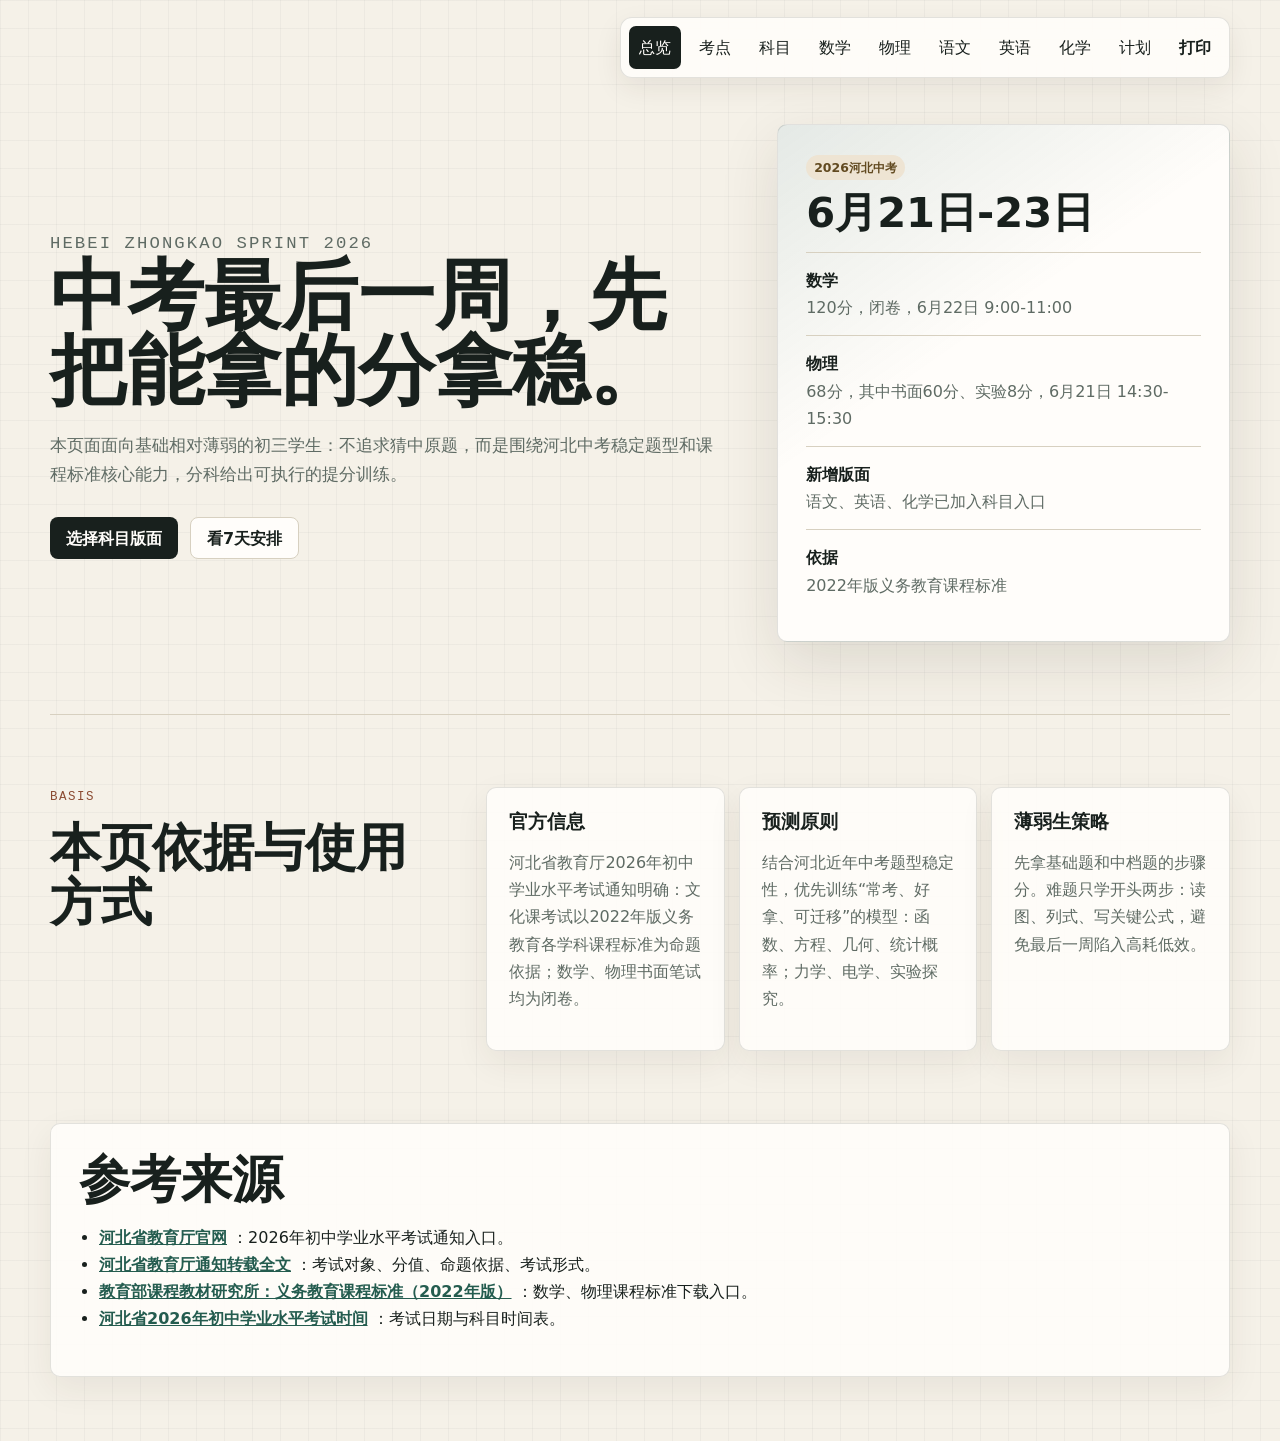
==== commit 8ec26be6: "Split subjects into dedicated boards" ====
--- a/index.html
+++ b/index.html
@@ -3,8 +3,8 @@
   <head>
     <meta charset="UTF-8" />
     <meta name="viewport" content="width=device-width, initial-scale=1.0" />
-    <meta name="description" content="2026河北中考数学物理冲刺总览，适合基础薄弱初三学生快速了解考试信息和复习路线。" />
-    <title>2026河北中考数学物理最后一周冲刺</title>
+    <meta name="description" content="2026河北中考五科冲刺总览，适合基础薄弱初三学生快速了解考试信息和复习路线。" />
+    <title>2026河北中考最后一周冲刺</title>
     <link rel="stylesheet" href="./styles.css" />
   </head>
   <body>
@@ -12,28 +12,34 @@
       <nav class="topbar" aria-label="页面导航">
         <a href="index.html" class="active">总览</a>
         <a href="hotspots.html" class="">考点</a>
-        <a href="questions.html" class="">预测题</a>
+        <a href="questions.html" class="">科目</a>
+        <a href="math.html" class="">数学</a>
+        <a href="physics.html" class="">物理</a>
+        <a href="chinese.html" class="">语文</a>
+        <a href="english.html" class="">英语</a>
+        <a href="chemistry.html" class="">化学</a>
         <a href="plan.html" class="">计划</a>
         <button type="button" onclick="window.print()">打印</button>
       </nav>
       <section class="hero" id="overview">
         <div class="hero-copy">
           <p class="kicker">Hebei Zhongkao Sprint 2026</p>
-          <h1>数学物理最后一周，先把能拿的分拿稳。</h1>
+          <h1>中考最后一周，先把能拿的分拿稳。</h1>
           <p>
-            本页面面向基础相对薄弱的初三学生：不追求猜中原题，而是围绕河北中考最稳定的题型和课程标准核心能力，给出可执行的提分训练。
+            本页面面向基础相对薄弱的初三学生：不追求猜中原题，而是围绕河北中考稳定题型和课程标准核心能力，分科给出可执行的提分训练。
           </p>
           <div class="hero-actions">
-            <a class="button primary" href="questions.html">开始刷20题</a>
+            <a class="button primary" href="questions.html">选择科目版面</a>
             <a class="button ghost" href="plan.html">看7天安排</a>
           </div>
         </div>
-        <div class="exam-card" aria-label="2026河北中考数学物理信息">
+        <div class="exam-card" aria-label="2026河北中考冲刺信息">
           <span class="label">2026河北中考</span>
           <strong>6月21日-23日</strong>
           <dl>
             <div><dt>数学</dt><dd>120分，闭卷，6月22日 9:00-11:00</dd></div>
             <div><dt>物理</dt><dd>68分，其中书面60分、实验8分，6月21日 14:30-15:30</dd></div>
+            <div><dt>新增版面</dt><dd>语文、英语、化学已加入科目入口</dd></div>
             <div><dt>依据</dt><dd>2022年版义务教育课程标准</dd></div>
           </dl>
         </div>
--- a/styles.css
+++ b/styles.css
@@ -261,6 +261,63 @@
   gap: 14px;
 }
 
+.subject-hub {
+  display: grid;
+  grid-template-columns: repeat(6, minmax(0, 1fr));
+  gap: 14px;
+}
+
+.subject-tile {
+  grid-column: span 2;
+  min-height: 210px;
+  display: flex;
+  flex-direction: column;
+  justify-content: space-between;
+  padding: 24px;
+  border: 1px solid rgba(24, 32, 29, 0.12);
+  border-radius: 10px;
+  background: rgba(255, 253, 250, 0.9);
+  text-decoration: none;
+  box-shadow: 0 12px 34px rgba(50, 42, 28, 0.07);
+  transition: transform 180ms ease, border-color 180ms ease, background 180ms ease;
+}
+
+.subject-tile:hover {
+  transform: translateY(-3px);
+  border-color: rgba(36, 92, 79, 0.34);
+  background: #fffdfa;
+}
+
+.subject-tile span {
+  width: fit-content;
+  display: inline-flex;
+  padding: 3px 9px;
+  border-radius: 999px;
+  background: #eee4d3;
+  color: #624a20;
+  font-size: 0.78rem;
+  font-weight: 800;
+}
+
+.subject-tile h3 {
+  margin-top: auto;
+  font-size: clamp(2rem, 4vw, 3.2rem);
+}
+
+.subject-tile p {
+  margin: 8px 0 0;
+  color: var(--muted);
+}
+
+.math-tile {
+  background: linear-gradient(145deg, var(--soft-green), #fffdfa);
+}
+
+.physics-tile,
+.chemistry-tile {
+  background: linear-gradient(145deg, var(--soft-rust), #fffdfa);
+}
+
 .source-grid article,
 .hotspot,
 .question-card,
@@ -352,6 +409,42 @@
 .stem {
   margin-top: 0;
   font-weight: 700;
+}
+
+.solution-toggle {
+  display: inline-flex;
+  align-items: center;
+  justify-content: center;
+  min-height: 40px;
+  margin: 12px 0 4px;
+  padding: 0 14px;
+  border: 1px solid rgba(24, 32, 29, 0.18);
+  border-radius: 8px;
+  color: #fffdfa;
+  background: var(--math);
+  font-weight: 800;
+  box-shadow: 0 8px 20px rgba(36, 92, 79, 0.16);
+}
+
+.solution-toggle:hover {
+  background: #1d4a40;
+}
+
+.solution-toggle:active {
+  transform: scale(0.98);
+}
+
+.question-card .question-body ol,
+.question-card .question-body .answer {
+  display: none;
+}
+
+.question-card.is-solution-visible .question-body ol {
+  display: block;
+}
+
+.question-card.is-solution-visible .question-body .answer {
+  display: inline-flex;
 }
 
 ol,
@@ -464,11 +557,16 @@
 
   .hotspot-grid,
   .source-grid,
+  .subject-hub,
   .plan-grid,
   .check-grid {
     grid-template-columns: 1fr;
   }
 
+  .subject-tile {
+    grid-column: auto;
+  }
+
   .plan-grid .wide {
     grid-column: auto;
   }
@@ -486,6 +584,18 @@
 
   .topbar {
     display: none;
+  }
+
+  .solution-toggle {
+    display: none;
+  }
+
+  .question-card .question-body ol {
+    display: block;
+  }
+
+  .question-card .question-body .answer {
+    display: inline-flex;
   }
 
   .section,
